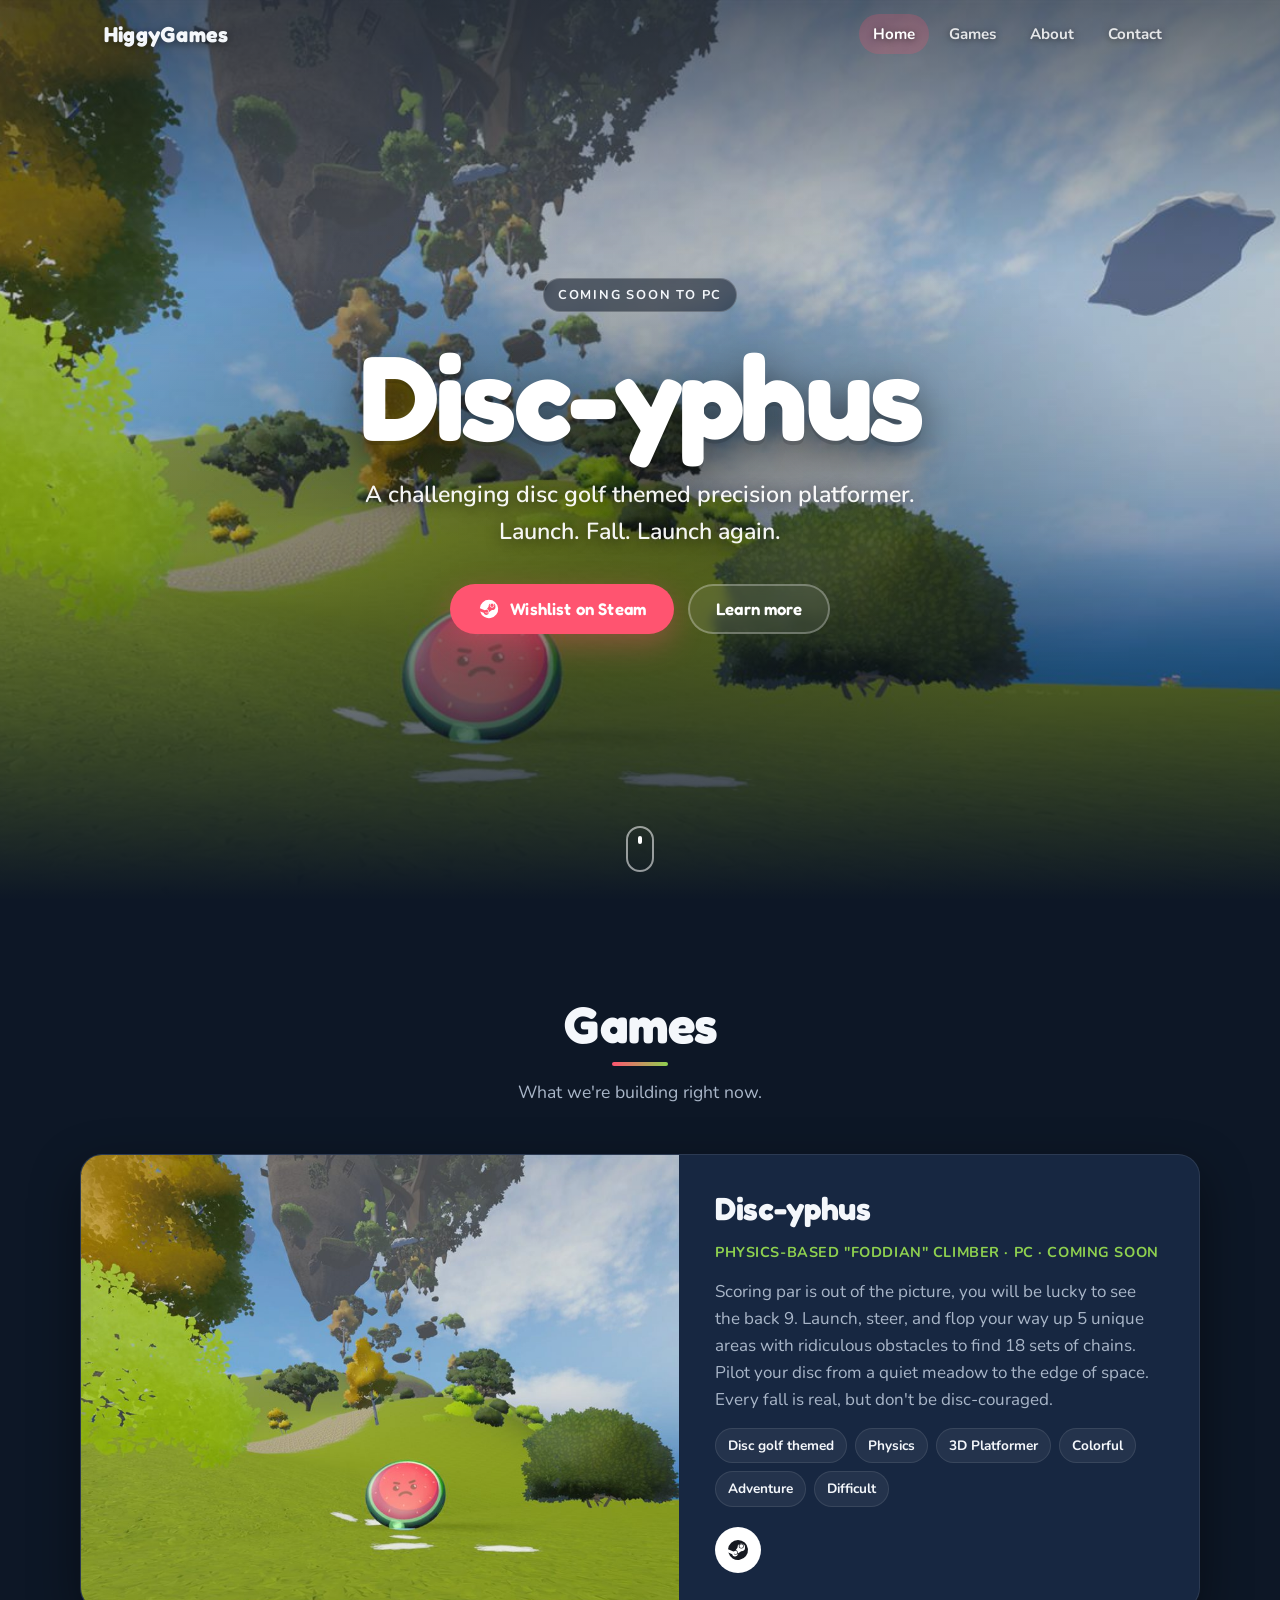
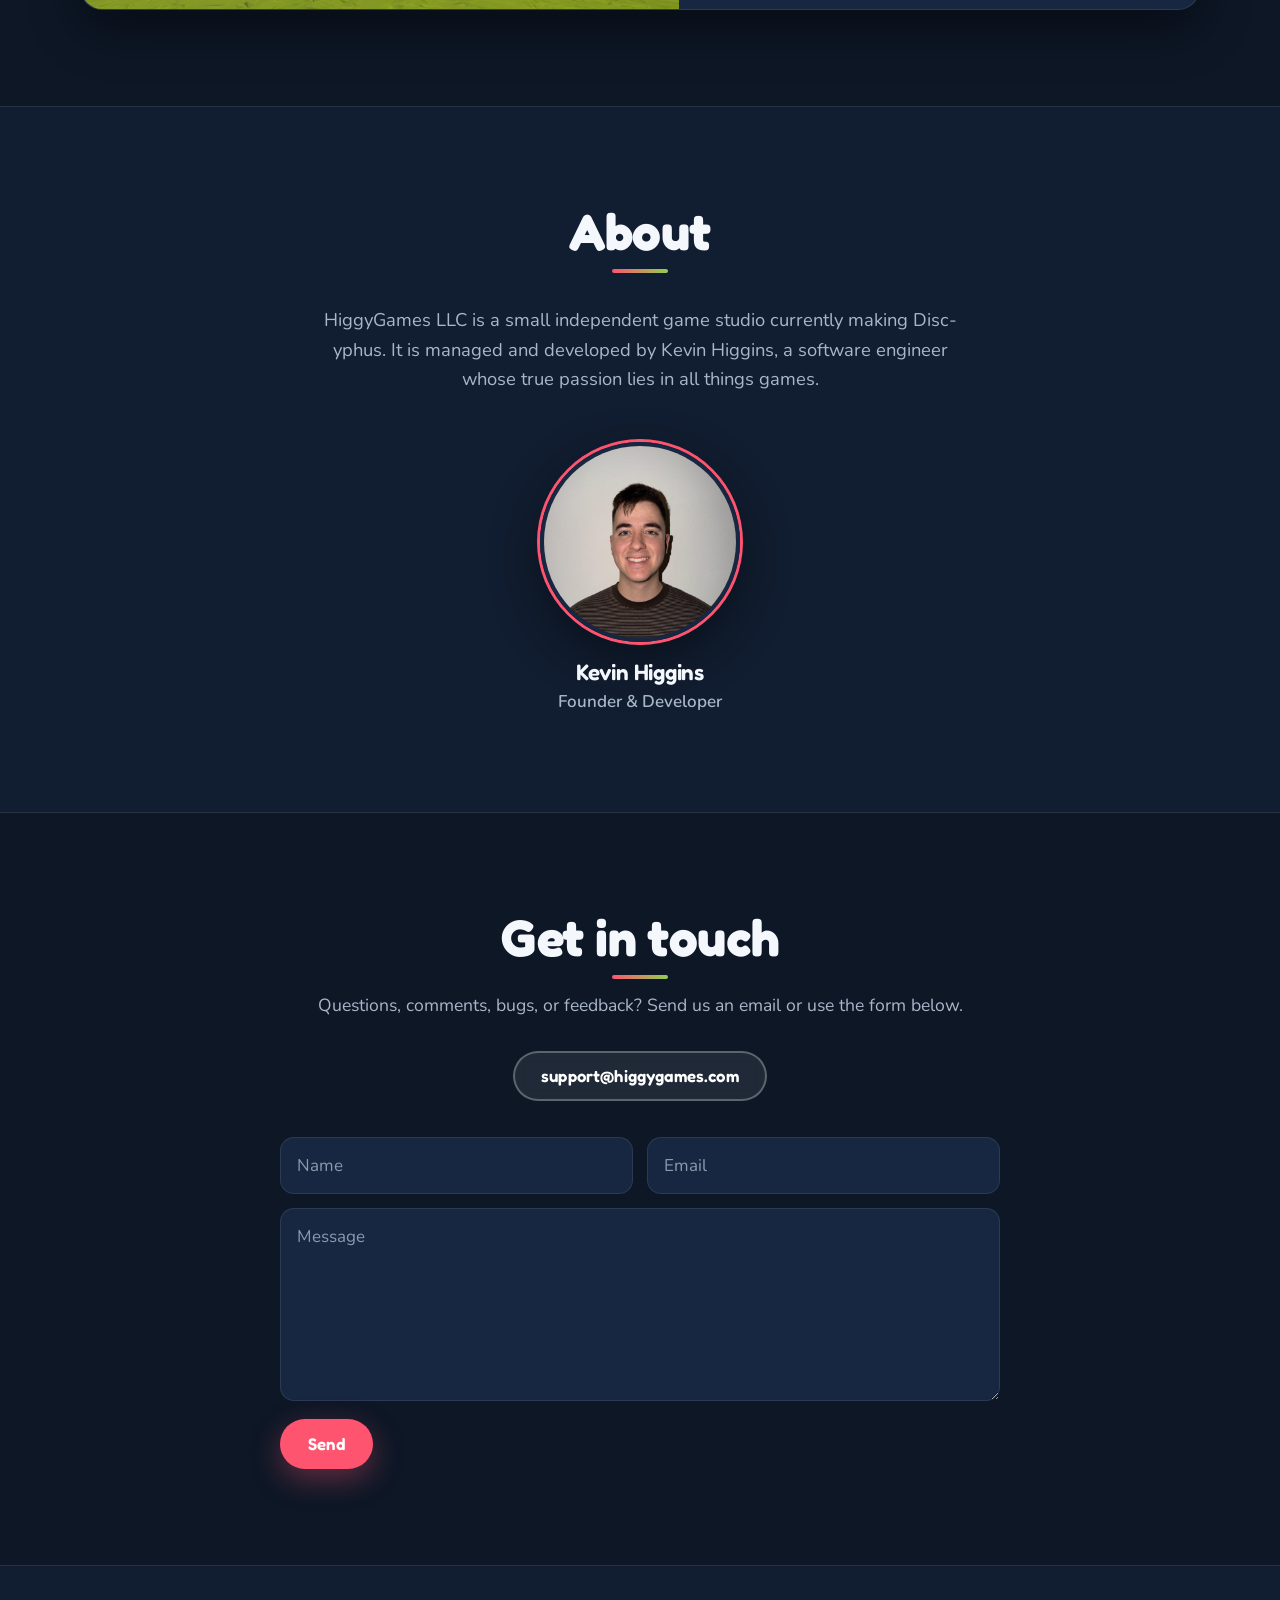
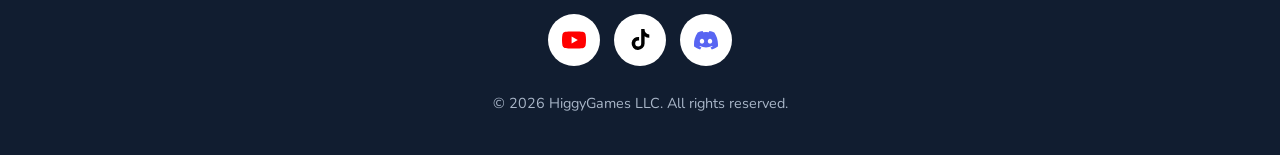
==== index.html @ 3fd6629d "Refine game description; version CSS/JS links to avoid stale caches" ====
<!DOCTYPE html>
<html lang="en">
<head>
	<meta charset="utf-8">
	<meta name="viewport" content="width=device-width, initial-scale=1">
	<meta name="color-scheme" content="dark">
	<title>HiggyGames</title>
	<meta name="description" content="HiggyGames LLC is an independent game studio. They are currently working on Disc-yphus, a challenging 3D platformer where the player is a disc.">

	<!-- Social share cards (Discord, X, Slack link previews). -->
	<meta property="og:site_name" content="HiggyGames">
	<meta property="og:title" content="HiggyGames">
	<meta property="og:description" content="Disc-yphus: a challenging disc golf themed precision platformer. Coming soon to PC.">
	<meta property="og:type" content="website">
	<meta property="og:url" content="https://higgygames.com/">
	<meta property="og:image" content="https://higgygames.com/assets/images/share.jpg">
	<meta property="og:image:width" content="1200">
	<meta property="og:image:height" content="630">
	<meta name="twitter:card" content="summary_large_image">

	<link rel="icon" type="image/png" href="assets/images/favicon.png">
	<link rel="apple-touch-icon" href="assets/images/apple-touch-icon.png">

	<link rel="preconnect" href="https://fonts.googleapis.com">
	<link rel="preconnect" href="https://fonts.gstatic.com" crossorigin>
	<link href="https://fonts.googleapis.com/css2?family=Fredoka:wght@500;600;700&family=Nunito:ital,wght@0,400;0,600;0,700;1,400&display=swap" rel="stylesheet">
	<link rel="stylesheet" href="css/style.css?v=2">
</head>
<body>

	<!-- ============================================================
	     EDIT ME: links used across the page.
	     Social links left as "#" are hidden automatically by js/main.js,
	     so fill in the ones you have and leave the rest.
	     ============================================================ -->

	<a class="skip-link" href="#home">Skip to content</a>

	<header class="topbar" id="topbar">
		<div class="topbar__inner">
			<a class="wordmark" href="#home" aria-label="HiggyGames home">
				<span>HiggyGames</span>
			</a>

			<button class="nav-toggle" id="navToggle" aria-expanded="false" aria-controls="siteNav" aria-label="Open menu">
				<span></span><span></span><span></span>
			</button>

			<nav class="nav" id="siteNav" aria-label="Primary">
				<a href="#home">Home</a>
				<a href="#games">Games</a>
				<a href="#about">About</a>
				<a href="#contact">Contact</a>
			</nav>
		</div>
	</header>

	<main>

		<!-- ================= HOME / HERO ================= -->
		<section class="hero" id="home">
			<div class="hero__media" aria-hidden="true">
				<!--
					When trailer ready, drop it in assets/videos/ and uncomment this block.
					The poster image keeps the screenshot visible until the video loads.

				<video class="hero__video" autoplay muted loop playsinline poster="assets/images/hero.jpg">
					<source src="assets/videos/hero.mp4" type="video/mp4">
				</video>
				-->
			</div>

			<div class="hero__content reveal">
				<p class="hero__eyebrow">Coming soon to PC</p>
				<h1 class="hero__title">Disc-yphus</h1>
				<p class="hero__tagline">A challenging disc golf themed precision platformer.<br>Launch. Fall. Launch again.</p>
				<div class="hero__actions">
					<!-- EDIT ME: replace "#" with your Steam store page URL -->
					<a class="btn btn--primary" href="#" data-external>
						<svg viewBox="0 0 24 24" aria-hidden="true"><path d="M12 2a10 10 0 0 0-9.97 9.2l5.36 2.22a2.83 2.83 0 0 1 1.6-.5h.16l2.38-3.45v-.05a3.77 3.77 0 1 1 3.77 3.77h-.09l-3.4 2.43v.13a2.83 2.83 0 0 1-5.62.44L2.36 14.6A10 10 0 1 0 12 2Zm-3 13.9-1.23-.51a2.13 2.13 0 1 0 1.17-2.8l1.27.52a1.56 1.56 0 1 1-1.2 2.88Zm6.3-5.36a2.51 2.51 0 1 1 2.51-2.51 2.51 2.51 0 0 1-2.51 2.51Zm0-4.4a1.89 1.89 0 1 0 1.89 1.89 1.89 1.89 0 0 0-1.89-1.89Z"/></svg>
						Wishlist on Steam
					</a>
					<a class="btn btn--ghost" href="#games">Learn more</a>
				</div>
			</div>

			<a class="hero__scroll" href="#games" aria-label="Scroll to games">
				<span></span>
			</a>
		</section>

		<!-- ================= GAMES ================= -->
		<section class="section" id="games">
			<div class="section__inner">
				<header class="section__head reveal">
					<h2>Games</h2>
					<p>What we're building right now.</p>
				</header>

				<div class="games">
					<article class="game reveal">
						<a class="game__media" href="#" data-external aria-label="Disc-yphus on Steam">
							<img src="assets/images/disc-yphus.jpg" alt="The Disc-yphus watermelon disc resting on a sunny meadow beneath a floating island." width="1280" height="720" loading="lazy">
						</a>
						<div class="game__body">
							<h3 class="game__title">Disc-yphus</h3>
							<p class="game__meta">Physics-based &quot;Foddian&quot; climber &middot; PC &middot; Coming soon</p>
							<p class="game__desc">
								Scoring par is out of the picture, you will be lucky to see the back 9. Launch, steer, and flop your way up 5
								unique areas with ridiculous obstacles to find 18 sets of chains. Pilot your disc from a quiet meadow to the
								edge of space. Every fall is real, but don't be disc-couraged.
							</p>
							<ul class="game__pills" aria-label="Highlights">
								<li>Disc golf themed</li>
								<li>Physics</li>
								<li>3D Platformer</li>
								<li>Colorful</li>
								<li>Adventure</li>
								<li>Difficult</li>
							</ul>
							<div class="game__links">
								<!-- EDIT ME: Steam store page URL -->
								<a class="icon-btn" href="#" data-external data-brand="steam" aria-label="Disc-yphus on Steam" title="Steam">
									<svg viewBox="0 0 24 24" aria-hidden="true"><path d="M12 2a10 10 0 0 0-9.97 9.2l5.36 2.22a2.83 2.83 0 0 1 1.6-.5h.16l2.38-3.45v-.05a3.77 3.77 0 1 1 3.77 3.77h-.09l-3.4 2.43v.13a2.83 2.83 0 0 1-5.62.44L2.36 14.6A10 10 0 1 0 12 2Zm-3 13.9-1.23-.51a2.13 2.13 0 1 0 1.17-2.8l1.27.52a1.56 1.56 0 1 1-1.2 2.88Zm6.3-5.36a2.51 2.51 0 1 1 2.51-2.51 2.51 2.51 0 0 1-2.51 2.51Zm0-4.4a1.89 1.89 0 1 0 1.89 1.89 1.89 1.89 0 0 0-1.89-1.89Z"/></svg>
								</a>
							</div>
						</div>
					</article>
				</div>
			</div>
		</section>

		<!-- ================= ABOUT ================= -->
		<section class="section section--alt" id="about">
			<div class="section__inner">
				<header class="section__head reveal">
					<h2>About</h2>
				</header>

				<p class="about__blurb reveal">
					HiggyGames LLC is a small independent game studio currently making Disc-yphus.
					It is managed and developed by Kevin Higgins, a software engineer whose true
					passion lies in all things games.
				</p>

				<div class="team">
					<div class="member reveal">
						<img class="member__photo" src="assets/images/kevin_profile_pic.jpg" alt="Kevin Higgins" width="600" height="600" loading="lazy">
						<h3 class="member__name">Kevin Higgins</h3>
						<p class="member__role">Founder &amp; Developer</p>
					</div>
				</div>
			</div>
		</section>

		<!-- ================= CONTACT ================= -->
		<section class="section" id="contact">
			<div class="section__inner section__inner--narrow">
				<header class="section__head reveal">
					<h2>Get in touch</h2>
					<p>Questions, comments, bugs, or feedback? Send us an email or use the form below.</p>
				</header>

				<p class="contact__email reveal">
					<a class="btn btn--ghost" href="mailto:support@higgygames.com">support@higgygames.com</a>
				</p>
				<form class="form reveal" id="contactForm" action="https://formspree.io/f/xgaerrbk" method="POST">
					<div class="form__row">
						<label class="sr-only" for="name">Name</label>
						<input id="name" name="name" type="text" placeholder="Name" maxlength="120" required autocomplete="name">
						<label class="sr-only" for="email">Email</label>
						<input id="email" name="email" type="email" placeholder="Email" maxlength="120" required autocomplete="email">
					</div>
					<label class="sr-only" for="message">Message</label>
					<textarea id="message" name="message" placeholder="Message" rows="6" maxlength="4000" required></textarea>
					<input type="text" name="_gotcha" class="sr-only" tabindex="-1" autocomplete="off" aria-hidden="true">
					<div class="form__actions">
						<button class="btn btn--primary" type="submit">Send</button>
						<p class="form__status" id="formStatus" role="status" aria-live="polite"></p>
					</div>
				</form>
			</div>
		</section>

	</main>

	<footer class="footer">
		<div class="footer__inner">
			<ul class="socials" aria-label="Social media">
				<li><a href="#" data-external data-brand="steam" aria-label="Steam" title="Steam">
					<svg viewBox="0 0 24 24" aria-hidden="true"><path d="M12 2a10 10 0 0 0-9.97 9.2l5.36 2.22a2.83 2.83 0 0 1 1.6-.5h.16l2.38-3.45v-.05a3.77 3.77 0 1 1 3.77 3.77h-.09l-3.4 2.43v.13a2.83 2.83 0 0 1-5.62.44L2.36 14.6A10 10 0 1 0 12 2Zm-3 13.9-1.23-.51a2.13 2.13 0 1 0 1.17-2.8l1.27.52a1.56 1.56 0 1 1-1.2 2.88Zm6.3-5.36a2.51 2.51 0 1 1 2.51-2.51 2.51 2.51 0 0 1-2.51 2.51Zm0-4.4a1.89 1.89 0 1 0 1.89 1.89 1.89 1.89 0 0 0-1.89-1.89Z"/></svg>
				</a></li>
				<li><a href="https://www.youtube.com/@HiggyGamesLLC" data-external data-brand="youtube" aria-label="YouTube" title="YouTube">
					<svg viewBox="0 0 24 24" aria-hidden="true"><path d="M23.5 6.2a3 3 0 0 0-2.1-2.1C19.5 3.6 12 3.6 12 3.6s-7.5 0-9.4.5A3 3 0 0 0 .5 6.2 31 31 0 0 0 0 12a31 31 0 0 0 .5 5.8 3 3 0 0 0 2.1 2.1c1.9.5 9.4.5 9.4.5s7.5 0 9.4-.5a3 3 0 0 0 2.1-2.1A31 31 0 0 0 24 12a31 31 0 0 0-.5-5.8ZM9.6 15.6V8.4l6.2 3.6-6.2 3.6Z"/></svg>
				</a></li>
				<li><a href="https://www.tiktok.com/@higgygames" data-external data-brand="tiktok" aria-label="TikTok" title="TikTok">
					<svg viewBox="0 0 24 24" aria-hidden="true"><path d="M16.6 1h-3.4v14.4a3 3 0 1 1-3-3c.3 0 .6 0 .9.1V9a6.5 6.5 0 1 0 5.5 6.4V8.3a8 8 0 0 0 4.7 1.5V6.4a4.7 4.7 0 0 1-4.7-4.7V1Z"/></svg>
				</a></li>
				<li><a href="#" data-external data-brand="instagram" aria-label="Instagram" title="Instagram">
					<svg viewBox="0 0 24 24" aria-hidden="true"><defs><linearGradient id="ig-gradient" x1="0" y1="1" x2="1" y2="0"><stop offset="0" stop-color="#f9ce34"/><stop offset="0.5" stop-color="#ee2a7b"/><stop offset="1" stop-color="#6228d7"/></linearGradient></defs><path fill="url(#ig-gradient)" d="M12 2.2c3.2 0 3.6 0 4.8.1 3.3.1 4.8 1.7 4.9 4.9.1 1.3.1 1.6.1 4.8s0 3.6-.1 4.8c-.1 3.2-1.7 4.8-4.9 4.9-1.3.1-1.6.1-4.8.1s-3.6 0-4.8-.1c-3.3-.1-4.8-1.7-4.9-4.9C2.2 15.6 2.2 15.2 2.2 12s0-3.6.1-4.8C2.4 3.9 4 2.4 7.2 2.3c1.3-.1 1.6-.1 4.8-.1ZM12 0C8.7 0 8.3 0 7.1.1 2.7.3.3 2.7.1 7.1 0 8.3 0 8.7 0 12s0 3.7.1 4.9c.2 4.4 2.6 6.8 7 7 1.2.1 1.6.1 4.9.1s3.7 0 4.9-.1c4.4-.2 6.8-2.6 7-7 .1-1.2.1-1.6.1-4.9s0-3.7-.1-4.9c-.2-4.4-2.6-6.8-7-7C15.7 0 15.3 0 12 0Zm0 5.8a6.2 6.2 0 1 0 0 12.4 6.2 6.2 0 0 0 0-12.4ZM12 16a4 4 0 1 1 0-8 4 4 0 0 1 0 8Zm6.4-11.8a1.4 1.4 0 1 0 0 2.9 1.4 1.4 0 0 0 0-2.9Z"/></svg>
				</a></li>
				<li><a href="#" data-external data-brand="x" aria-label="X" title="X">
					<svg viewBox="0 0 24 24" aria-hidden="true"><path d="M18.2 2h3.4l-7.4 8.5L23 22h-6.8l-5.3-7-6.1 7H1.4l7.9-9.1L1 2h7l4.8 6.4L18.2 2Zm-1.2 18h1.9L7.1 3.9H5.1L17 20Z"/></svg>
				</a></li>
				<li><a href="#" data-external data-brand="bluesky" aria-label="Bluesky" title="Bluesky">
					<svg viewBox="0 0 24 24" aria-hidden="true"><path d="M5.2 3.1C8 5.2 11 9.4 12 11.7c1-2.3 4-6.5 6.8-8.6 2-1.5 5.2-2.7 5.2 1 0 .8-.4 6.3-.7 7.2-.9 3.1-4.1 3.9-7 3.4 5 .9 6.3 3.7 3.5 6.6-5.2 5.5-7.5-1.4-7.8-3.2-.3 1.8-2.6 8.7-7.8 3.2-2.8-2.9-1.5-5.7 3.5-6.6-2.9.5-6.1-.3-7-3.4C.4 10.4 0 4.9 0 4.1c0-3.7 3.2-2.5 5.2-1Z"/></svg>
				</a></li>
				<li><a href="https://discord.gg/F5QmDP3Kx4" data-external data-brand="discord" aria-label="Discord" title="Discord">
					<svg viewBox="0 0 24 24" aria-hidden="true"><path d="M20.3 4.4A19.8 19.8 0 0 0 15.4 3l-.6 1.2a18.3 18.3 0 0 0-5.5 0L8.6 3a19.7 19.7 0 0 0-4.9 1.5C.5 9.2-.3 13.8.1 18.4a20 20 0 0 0 6 3l1.3-2a12.9 12.9 0 0 1-2-1l.5-.4a14.2 14.2 0 0 0 12.2 0l.5.4c-.7.4-1.4.7-2.1 1l1.3 2a19.9 19.9 0 0 0 6.1-3c.5-5.3-.9-9.9-3.6-14ZM8 15.6c-1.2 0-2.2-1.1-2.2-2.4S6.8 10.8 8 10.8s2.2 1.1 2.2 2.4-1 2.4-2.2 2.4Zm8 0c-1.2 0-2.2-1.1-2.2-2.4s1-2.4 2.2-2.4 2.2 1.1 2.2 2.4-1 2.4-2.2 2.4Z"/></svg>
				</a></li>
			</ul>
			<p class="footer__copy">&copy; <span id="year">2026</span> HiggyGames LLC. All rights reserved.</p>
		</div>
	</footer>

	<script src="js/main.js?v=2"></script>
</body>
</html>
---- css/style.css ----
/* ==========================================================================
   HiggyGames — site styles
   Palette pulled from the Disc-yphus screenshots: twilight-blue backdrop,
   watermelon-red accent, meadow-green secondary.
   ========================================================================== */

:root {
	--bg: #0d1726;
	--bg-alt: #111d30;
	--surface: #172741;
	--line: rgba(255, 255, 255, 0.09);
	--text: #f4f7fb;
	--muted: #a9b6c8;
	--accent: #ff5470;
	--accent-strong: #ff2f52;
	--accent-2: #8fd14f;
	--sky: #5fc4ff;

	--font-display: "Fredoka", "Nunito", system-ui, sans-serif;
	--font-body: "Nunito", system-ui, -apple-system, "Segoe UI", sans-serif;

	--radius: 14px;
	--radius-lg: 22px;
	--shadow: 0 18px 50px rgba(0, 0, 0, 0.45);
	--topbar-h: 68px;
	--max: 1120px;
	--ease: cubic-bezier(0.22, 1, 0.36, 1);
}

/* ---------- Reset-ish ---------- */
*, *::before, *::after { box-sizing: border-box; }
html { scroll-behavior: smooth; -webkit-text-size-adjust: 100%; }
body {
	margin: 0;
	background: var(--bg);
	color: var(--text);
	font-family: var(--font-body);
	font-size: 17px;
	line-height: 1.6;
	overflow-x: hidden;
}
img, svg, video { display: block; max-width: 100%; }
a { color: inherit; }
h1, h2, h3 { font-family: var(--font-display); line-height: 1.1; margin: 0; letter-spacing: -0.01em; }
p { margin: 0; }
ul { margin: 0; padding: 0; list-style: none; }
button, input, textarea { font: inherit; color: inherit; }

.sr-only {
	position: absolute; width: 1px; height: 1px; padding: 0; margin: -1px;
	overflow: hidden; clip: rect(0 0 0 0); white-space: nowrap; border: 0;
}
.skip-link {
	position: absolute; top: -100px; left: 16px; z-index: 200;
	padding: 10px 14px; background: var(--accent); color: #fff; border-radius: 8px;
	text-decoration: none; font-weight: 700;
}
.skip-link:focus { top: 12px; }

/* ---------- Top bar ---------- */
.topbar {
	position: fixed; inset: 0 0 auto 0; z-index: 100;
	height: var(--topbar-h);
	transition: background 0.35s var(--ease), box-shadow 0.35s var(--ease), backdrop-filter 0.35s;
}
.topbar.is-solid {
	background: rgba(13, 23, 38, 0.82);
	backdrop-filter: blur(12px);
	-webkit-backdrop-filter: blur(12px);
	box-shadow: 0 1px 0 var(--line);
}
.topbar__inner {
	max-width: var(--max); height: 100%; margin: 0 auto; padding: 0 24px;
	display: flex; align-items: center; justify-content: space-between; gap: 16px;
}
.wordmark {
	display: inline-flex; align-items: center; gap: 10px;
	font-family: var(--font-display); font-weight: 700; font-size: 1.35rem;
	text-decoration: none; letter-spacing: 0.01em;
	text-shadow: 0 2px 10px rgba(0, 0, 0, 0.5);
}

.nav { display: flex; gap: 6px; }
.nav a {
	padding: 8px 14px; border-radius: 999px;
	text-decoration: none; font-weight: 700; font-size: 0.95rem;
	color: rgba(255, 255, 255, 0.85);
	text-shadow: 0 1px 6px rgba(0, 0, 0, 0.5);
	transition: background 0.2s, color 0.2s;
}
.nav a:hover { background: rgba(255, 255, 255, 0.1); color: #fff; }
.nav a.is-active { color: #fff; background: rgba(255, 84, 112, 0.22); }

.nav-toggle {
	display: none; flex-direction: column; justify-content: center; gap: 5px;
	width: 44px; height: 44px; padding: 0; border: 0; border-radius: 10px;
	background: rgba(255, 255, 255, 0.08); cursor: pointer;
}
.nav-toggle span {
	display: block; width: 22px; height: 2px; margin: 0 auto; background: #fff; border-radius: 2px;
	transition: transform 0.25s var(--ease), opacity 0.2s;
}
.nav-toggle[aria-expanded="true"] span:nth-child(1) { transform: translateY(7px) rotate(45deg); }
.nav-toggle[aria-expanded="true"] span:nth-child(2) { opacity: 0; }
.nav-toggle[aria-expanded="true"] span:nth-child(3) { transform: translateY(-7px) rotate(-45deg); }

/* ---------- Buttons ---------- */
.btn {
	display: inline-flex; align-items: center; justify-content: center; gap: 10px;
	min-height: 50px; padding: 0 26px; border-radius: 999px;
	font-family: var(--font-display); font-weight: 600; font-size: 1.05rem; letter-spacing: 0.01em;
	text-decoration: none; cursor: pointer; border: 2px solid transparent;
	transition: transform 0.2s var(--ease), background 0.2s, border-color 0.2s, box-shadow 0.2s;
}
.btn svg { width: 22px; height: 22px; fill: currentColor; }
.btn:hover { transform: translateY(-2px); }
.btn:active { transform: translateY(0); }
.btn--primary {
	background: var(--accent); color: #fff;
	box-shadow: 0 10px 30px rgba(255, 84, 112, 0.35);
}
.btn--primary:hover { background: var(--accent-strong); box-shadow: 0 14px 34px rgba(255, 84, 112, 0.45); }
.btn--ghost {
	background: rgba(255, 255, 255, 0.08); color: #fff;
	border-color: rgba(255, 255, 255, 0.28);
	backdrop-filter: blur(6px); -webkit-backdrop-filter: blur(6px);
}
.btn--ghost:hover { background: rgba(255, 255, 255, 0.16); border-color: rgba(255, 255, 255, 0.5); }

.icon-btn {
	display: inline-flex; align-items: center; justify-content: center;
	width: 46px; height: 46px; border-radius: 50%;
	background: #fff; color: var(--bg);
	transition: transform 0.2s var(--ease);
}
.icon-btn svg { width: 24px; height: 24px; fill: currentColor; }
.icon-btn:hover { transform: scale(1.08); }

/* ---------- Hero ---------- */
.hero {
	position: relative; isolation: isolate;
	min-height: 100vh; min-height: 100svh;
	display: grid; place-items: center;
	padding: calc(var(--topbar-h) + 40px) 24px 96px;
	text-align: center; overflow: hidden;
}
.hero__media {
	position: absolute; inset: 0; z-index: -2;
	background: var(--bg) url("../assets/images/hero.jpg") center 45% / cover no-repeat;
	animation: hero-drift 28s ease-in-out infinite alternate;
	transform-origin: 45% 60%;
}
.hero__video { position: absolute; inset: 0; width: 100%; height: 100%; object-fit: cover; }
.hero::after {
	/* Legibility overlay: darkens the top for the nav, fades into the page colour at the bottom. */
	content: ""; position: absolute; inset: 0; z-index: -1; pointer-events: none;
	background:
		linear-gradient(to bottom, rgba(13, 23, 38, 0.55) 0%, rgba(13, 23, 38, 0.05) 30%, rgba(13, 23, 38, 0.15) 60%, var(--bg) 100%),
		radial-gradient(60% 50% at 50% 55%, rgba(0, 0, 0, 0.35), transparent 70%);
}
@keyframes hero-drift {
	from { transform: scale(1); }
	to   { transform: scale(1.08); }
}

.hero__content { max-width: 820px; }
.hero__eyebrow {
	display: inline-block; margin-bottom: 18px; padding: 6px 14px; border-radius: 999px;
	background: rgba(13, 23, 38, 0.55); border: 1px solid rgba(255, 255, 255, 0.2);
	font-weight: 700; font-size: 0.8rem; letter-spacing: 0.14em; text-transform: uppercase;
	backdrop-filter: blur(6px); -webkit-backdrop-filter: blur(6px);
}
.hero__title {
	font-size: clamp(3.4rem, 11vw, 7.5rem); font-weight: 700; letter-spacing: -0.03em;
	color: #fff; text-shadow: 0 4px 0 rgba(0, 0, 0, 0.12), 0 12px 40px rgba(0, 0, 0, 0.55);
}
.hero__tagline {
	margin-top: 14px; font-size: clamp(1.1rem, 2.4vw, 1.45rem); font-weight: 600;
	color: rgba(255, 255, 255, 0.95); text-shadow: 0 2px 14px rgba(0, 0, 0, 0.6);
}
.hero__actions { display: flex; flex-wrap: wrap; justify-content: center; gap: 14px; margin-top: 34px; }

.hero__scroll {
	position: absolute; bottom: 28px; left: 50%; transform: translateX(-50%);
	width: 28px; height: 46px; border: 2px solid rgba(255, 255, 255, 0.55); border-radius: 999px;
	display: grid; justify-content: center; align-content: start; padding-top: 8px;
}
.hero__scroll span {
	width: 4px; height: 8px; border-radius: 2px; background: #fff;
	animation: scroll-hint 1.8s ease-in-out infinite;
}
@keyframes scroll-hint {
	0%   { transform: translateY(0); opacity: 1; }
	70%  { transform: translateY(16px); opacity: 0; }
	100% { transform: translateY(0); opacity: 0; }
}

/* ---------- Sections ---------- */
.section { padding: 96px 24px; scroll-margin-top: var(--topbar-h); }
.section--alt { background: var(--bg-alt); border-top: 1px solid var(--line); border-bottom: 1px solid var(--line); }
.section__inner { max-width: var(--max); margin: 0 auto; }
.section__inner--narrow { max-width: 720px; }
.section__head { text-align: center; margin-bottom: 48px; }
.section__head h2 {
	font-size: clamp(2.2rem, 5vw, 3.2rem); font-weight: 700;
	position: relative; display: inline-block; padding-bottom: 14px;
}
.section__head h2::after {
	content: ""; position: absolute; left: 50%; bottom: 0; width: 56px; height: 4px; border-radius: 2px;
	transform: translateX(-50%);
	background: linear-gradient(90deg, var(--accent), var(--accent-2));
}
.section__head p { margin-top: 12px; color: var(--muted); font-size: 1.1rem; }

/* ---------- Games ---------- */
.games { display: grid; gap: 32px; }
.game {
	display: grid; grid-template-columns: 1.15fr 1fr; gap: 0;
	background: var(--surface); border: 1px solid var(--line); border-radius: var(--radius-lg);
	overflow: hidden; box-shadow: var(--shadow);
}
.game__media { display: block; position: relative; overflow: hidden; background: #000; }
.game__media img {
	width: 100%; height: 100%; object-fit: cover; aspect-ratio: 16 / 9;
	transition: transform 0.6s var(--ease);
}
.game__media:hover img { transform: scale(1.04); }
.game__body { padding: 36px; display: flex; flex-direction: column; gap: 14px; justify-content: center; }
.game__title { font-size: 2rem; font-weight: 700; }
.game__meta { color: var(--accent-2); font-weight: 700; font-size: 0.9rem; letter-spacing: 0.04em; text-transform: uppercase; }
.game__desc { color: var(--muted); }
.game__pills { display: flex; flex-wrap: wrap; gap: 8px; }
.game__pills li {
	padding: 6px 12px; border-radius: 999px; font-size: 0.85rem; font-weight: 700;
	background: rgba(255, 255, 255, 0.06); border: 1px solid var(--line);
}
.game__links { display: flex; gap: 12px; margin-top: 6px; }

/* ---------- About ---------- */
.about__blurb {
	max-width: 640px; margin: -16px auto 48px; text-align: center;
	font-size: 1.15rem; color: var(--muted);
}
.team { display: flex; flex-wrap: wrap; justify-content: center; gap: 40px; }
.member { text-align: center; width: 260px; }
.member__photo {
	width: 200px; height: 200px; margin: 0 auto 18px; border-radius: 50%; object-fit: cover;
	border: 4px solid var(--surface); box-shadow: 0 0 0 3px var(--accent), var(--shadow);
}
.member__name { font-size: 1.4rem; font-weight: 600; }
.member__role { color: var(--muted); margin-top: 4px; font-weight: 600; }

/* ---------- Contact ---------- */
.contact__email { text-align: center; margin: -16px 0 36px; }
.form { display: grid; gap: 14px; }
.form__row { display: grid; grid-template-columns: 1fr 1fr; gap: 14px; }
.form input, .form textarea {
	width: 100%; padding: 14px 16px; border-radius: var(--radius);
	background: var(--surface); border: 1px solid var(--line); color: var(--text);
	transition: border-color 0.2s, box-shadow 0.2s;
}
.form textarea { resize: vertical; min-height: 150px; }
.form input::placeholder, .form textarea::placeholder { color: rgba(169, 182, 200, 0.8); }
.form input:focus, .form textarea:focus {
	outline: none; border-color: var(--accent);
	box-shadow: 0 0 0 4px rgba(255, 84, 112, 0.2);
}
.form__actions { display: flex; align-items: center; flex-wrap: wrap; gap: 16px; margin-top: 4px; }
.form__status { color: var(--muted); font-weight: 600; min-height: 1.5em; }
.form__status.is-ok { color: var(--accent-2); }
.form__status.is-error { color: var(--accent); }

/* ---------- Footer ---------- */
.footer { border-top: 1px solid var(--line); padding: 48px 24px 40px; background: var(--bg-alt); }
.footer__inner { max-width: var(--max); margin: 0 auto; text-align: center; }
.socials { display: flex; flex-wrap: wrap; justify-content: center; gap: 14px; }
.socials a {
	display: inline-flex; align-items: center; justify-content: center;
	width: 52px; height: 52px; border-radius: 50%;
	background: #fff; color: var(--bg);
	transition: transform 0.2s var(--ease);
}
.socials a svg { width: 24px; height: 24px; fill: currentColor; }
.socials a:hover { transform: translateY(-3px) scale(1.06); }

/* Official brand colours (glyph on a white disc). Applies to the footer and the game-card Steam button. */
.socials a[data-brand="steam"],   .icon-btn[data-brand="steam"]   { color: #171a21; }
.socials a[data-brand="youtube"], .icon-btn[data-brand="youtube"] { color: #ff0000; }
.socials a[data-brand="tiktok"],  .icon-btn[data-brand="tiktok"]  { color: #000000; }
.socials a[data-brand="x"],       .icon-btn[data-brand="x"]       { color: #000000; }
.socials a[data-brand="bluesky"], .icon-btn[data-brand="bluesky"] { color: #1185fe; }
.socials a[data-brand="discord"], .icon-btn[data-brand="discord"] { color: #5865f2; }
.socials li[hidden] { display: none; }
.footer__copy { margin-top: 26px; color: var(--muted); font-size: 0.9rem; }

/* ---------- Reveal on scroll ---------- */
.reveal { opacity: 0; transform: translateY(22px); transition: opacity 0.8s var(--ease), transform 0.8s var(--ease); }
.reveal.is-visible { opacity: 1; transform: none; }

/* ---------- Focus ---------- */
:focus-visible { outline: 3px solid var(--sky); outline-offset: 3px; }

/* ---------- Responsive ---------- */
@media (max-width: 900px) {
	.game { grid-template-columns: 1fr; }
	.game__body { padding: 28px; }
}

@media (max-width: 720px) {
	body { font-size: 16px; }
	.hero__media { background-image: url("../assets/images/hero-mobile.jpg"); background-position: center; }
	.section { padding: 72px 20px; }
	.form__row { grid-template-columns: 1fr; }

	.nav-toggle { display: flex; }
	.nav {
		position: fixed; top: var(--topbar-h); right: 16px; left: 16px;
		flex-direction: column; gap: 4px; padding: 10px;
		background: rgba(13, 23, 38, 0.96); border: 1px solid var(--line); border-radius: var(--radius);
		box-shadow: var(--shadow);
		transform: translateY(-8px); opacity: 0; visibility: hidden;
		transition: transform 0.25s var(--ease), opacity 0.25s, visibility 0.25s;
	}
	.nav.is-open { transform: none; opacity: 1; visibility: visible; }
	.nav a { padding: 14px 16px; text-align: center; font-size: 1.05rem; }
}

@media (prefers-reduced-motion: reduce) {
	html { scroll-behavior: auto; }
	.hero__media, .hero__scroll span { animation: none; }
	.reveal { opacity: 1; transform: none; transition: none; }
	.btn, .icon-btn, .socials a, .game__media img { transition: none; }
}
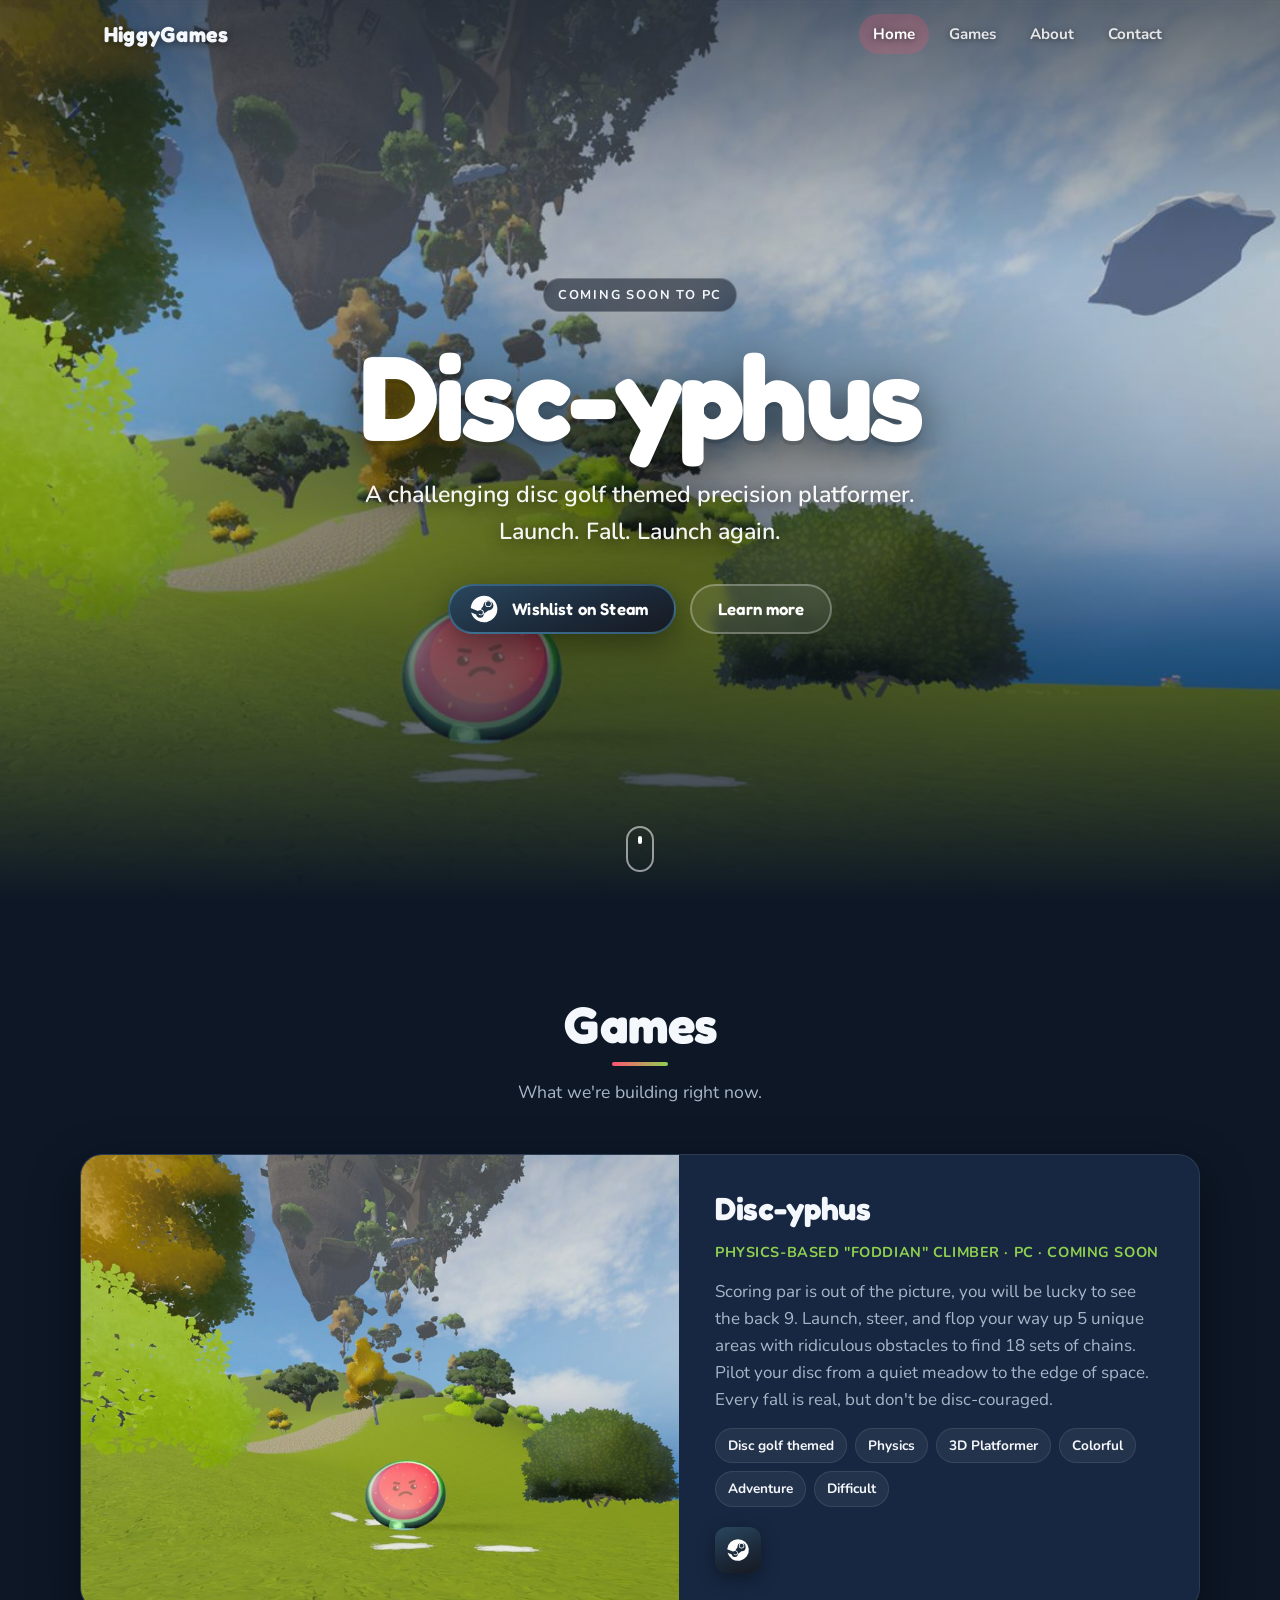
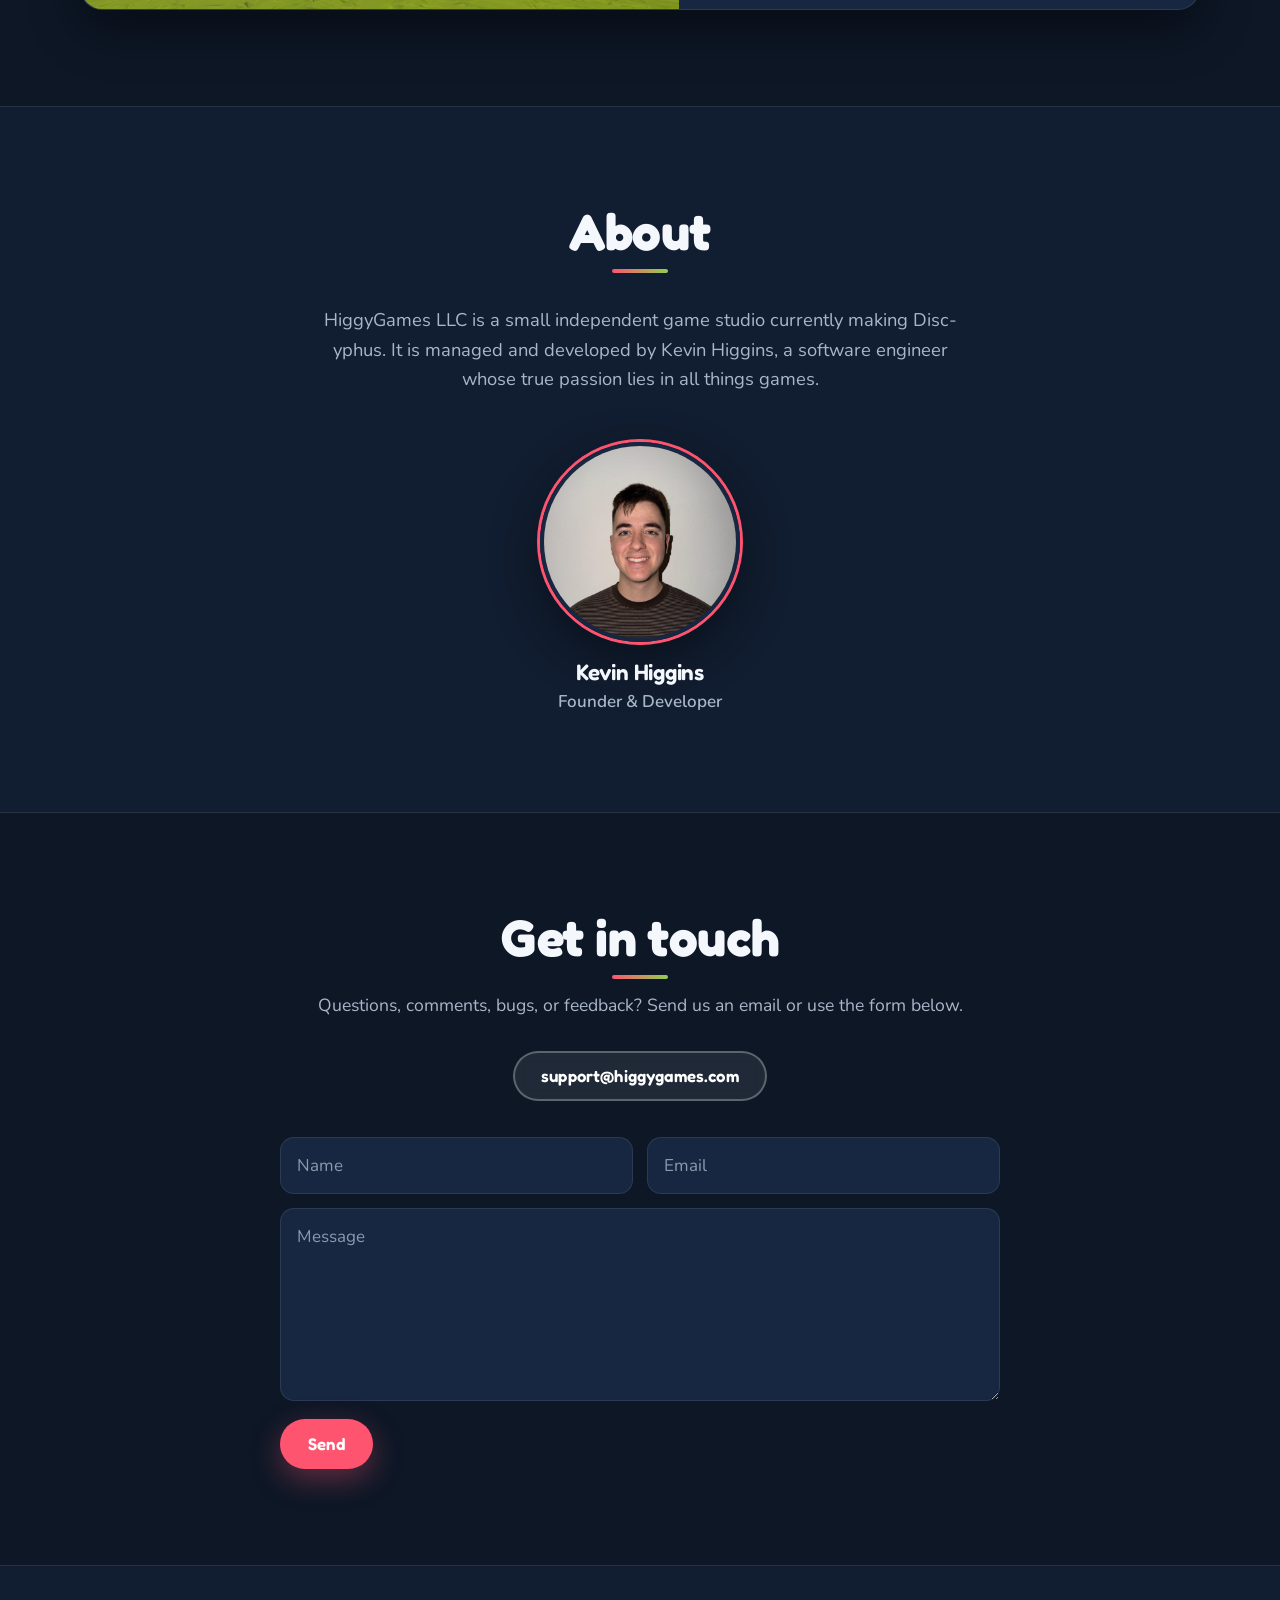
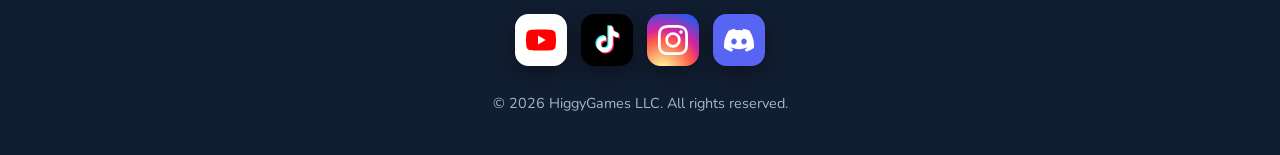
==== commit 80e213a2: "Add Instagram link; restyle social icons as brand-coloured tiles; Steam-colour the wishlist button" ====
--- a/index.html
+++ b/index.html
@@ -24,7 +24,7 @@
 	<link rel="preconnect" href="https://fonts.googleapis.com">
 	<link rel="preconnect" href="https://fonts.gstatic.com" crossorigin>
 	<link href="https://fonts.googleapis.com/css2?family=Fredoka:wght@500;600;700&family=Nunito:ital,wght@0,400;0,600;0,700;1,400&display=swap" rel="stylesheet">
-	<link rel="stylesheet" href="css/style.css?v=2">
+	<link rel="stylesheet" href="css/style.css?v=5">
 </head>
 <body>
 
@@ -76,7 +76,7 @@
 				<p class="hero__tagline">A challenging disc golf themed precision platformer.<br>Launch. Fall. Launch again.</p>
 				<div class="hero__actions">
 					<!-- EDIT ME: replace "#" with your Steam store page URL -->
-					<a class="btn btn--primary" href="#" data-external>
+					<a class="btn btn--steam" href="#" data-external>
 						<svg viewBox="0 0 24 24" aria-hidden="true"><path d="M12 2a10 10 0 0 0-9.97 9.2l5.36 2.22a2.83 2.83 0 0 1 1.6-.5h.16l2.38-3.45v-.05a3.77 3.77 0 1 1 3.77 3.77h-.09l-3.4 2.43v.13a2.83 2.83 0 0 1-5.62.44L2.36 14.6A10 10 0 1 0 12 2Zm-3 13.9-1.23-.51a2.13 2.13 0 1 0 1.17-2.8l1.27.52a1.56 1.56 0 1 1-1.2 2.88Zm6.3-5.36a2.51 2.51 0 1 1 2.51-2.51 2.51 2.51 0 0 1-2.51 2.51Zm0-4.4a1.89 1.89 0 1 0 1.89 1.89 1.89 1.89 0 0 0-1.89-1.89Z"/></svg>
 						Wishlist on Steam
 					</a>
@@ -194,10 +194,10 @@
 					<svg viewBox="0 0 24 24" aria-hidden="true"><path d="M23.5 6.2a3 3 0 0 0-2.1-2.1C19.5 3.6 12 3.6 12 3.6s-7.5 0-9.4.5A3 3 0 0 0 .5 6.2 31 31 0 0 0 0 12a31 31 0 0 0 .5 5.8 3 3 0 0 0 2.1 2.1c1.9.5 9.4.5 9.4.5s7.5 0 9.4-.5a3 3 0 0 0 2.1-2.1A31 31 0 0 0 24 12a31 31 0 0 0-.5-5.8ZM9.6 15.6V8.4l6.2 3.6-6.2 3.6Z"/></svg>
 				</a></li>
 				<li><a href="https://www.tiktok.com/@higgygames" data-external data-brand="tiktok" aria-label="TikTok" title="TikTok">
-					<svg viewBox="0 0 24 24" aria-hidden="true"><path d="M16.6 1h-3.4v14.4a3 3 0 1 1-3-3c.3 0 .6 0 .9.1V9a6.5 6.5 0 1 0 5.5 6.4V8.3a8 8 0 0 0 4.7 1.5V6.4a4.7 4.7 0 0 1-4.7-4.7V1Z"/></svg>
-				</a></li>
-				<li><a href="#" data-external data-brand="instagram" aria-label="Instagram" title="Instagram">
-					<svg viewBox="0 0 24 24" aria-hidden="true"><defs><linearGradient id="ig-gradient" x1="0" y1="1" x2="1" y2="0"><stop offset="0" stop-color="#f9ce34"/><stop offset="0.5" stop-color="#ee2a7b"/><stop offset="1" stop-color="#6228d7"/></linearGradient></defs><path fill="url(#ig-gradient)" d="M12 2.2c3.2 0 3.6 0 4.8.1 3.3.1 4.8 1.7 4.9 4.9.1 1.3.1 1.6.1 4.8s0 3.6-.1 4.8c-.1 3.2-1.7 4.8-4.9 4.9-1.3.1-1.6.1-4.8.1s-3.6 0-4.8-.1c-3.3-.1-4.8-1.7-4.9-4.9C2.2 15.6 2.2 15.2 2.2 12s0-3.6.1-4.8C2.4 3.9 4 2.4 7.2 2.3c1.3-.1 1.6-.1 4.8-.1ZM12 0C8.7 0 8.3 0 7.1.1 2.7.3.3 2.7.1 7.1 0 8.3 0 8.7 0 12s0 3.7.1 4.9c.2 4.4 2.6 6.8 7 7 1.2.1 1.6.1 4.9.1s3.7 0 4.9-.1c4.4-.2 6.8-2.6 7-7 .1-1.2.1-1.6.1-4.9s0-3.7-.1-4.9c-.2-4.4-2.6-6.8-7-7C15.7 0 15.3 0 12 0Zm0 5.8a6.2 6.2 0 1 0 0 12.4 6.2 6.2 0 0 0 0-12.4ZM12 16a4 4 0 1 1 0-8 4 4 0 0 1 0 8Zm6.4-11.8a1.4 1.4 0 1 0 0 2.9 1.4 1.4 0 0 0 0-2.9Z"/></svg>
+					<svg viewBox="0 0 24 24" aria-hidden="true"><path class="tt-cyan" transform="translate(-0.9 -0.9)" d="M16.6 1h-3.4v14.4a3 3 0 1 1-3-3c.3 0 .6 0 .9.1V9a6.5 6.5 0 1 0 5.5 6.4V8.3a8 8 0 0 0 4.7 1.5V6.4a4.7 4.7 0 0 1-4.7-4.7V1Z"/><path class="tt-red" transform="translate(0.9 0.9)" d="M16.6 1h-3.4v14.4a3 3 0 1 1-3-3c.3 0 .6 0 .9.1V9a6.5 6.5 0 1 0 5.5 6.4V8.3a8 8 0 0 0 4.7 1.5V6.4a4.7 4.7 0 0 1-4.7-4.7V1Z"/><path d="M16.6 1h-3.4v14.4a3 3 0 1 1-3-3c.3 0 .6 0 .9.1V9a6.5 6.5 0 1 0 5.5 6.4V8.3a8 8 0 0 0 4.7 1.5V6.4a4.7 4.7 0 0 1-4.7-4.7V1Z"/></svg>
+				</a></li>
+				<li><a href="https://www.instagram.com/higgygames/" data-external data-brand="instagram" aria-label="Instagram" title="Instagram">
+					<svg viewBox="0 0 24 24" aria-hidden="true"><path d="M12 2.2c3.2 0 3.6 0 4.8.1 3.3.1 4.8 1.7 4.9 4.9.1 1.3.1 1.6.1 4.8s0 3.6-.1 4.8c-.1 3.2-1.7 4.8-4.9 4.9-1.3.1-1.6.1-4.8.1s-3.6 0-4.8-.1c-3.3-.1-4.8-1.7-4.9-4.9C2.2 15.6 2.2 15.2 2.2 12s0-3.6.1-4.8C2.4 3.9 4 2.4 7.2 2.3c1.3-.1 1.6-.1 4.8-.1ZM12 0C8.7 0 8.3 0 7.1.1 2.7.3.3 2.7.1 7.1 0 8.3 0 8.7 0 12s0 3.7.1 4.9c.2 4.4 2.6 6.8 7 7 1.2.1 1.6.1 4.9.1s3.7 0 4.9-.1c4.4-.2 6.8-2.6 7-7 .1-1.2.1-1.6.1-4.9s0-3.7-.1-4.9c-.2-4.4-2.6-6.8-7-7C15.7 0 15.3 0 12 0Zm0 5.8a6.2 6.2 0 1 0 0 12.4 6.2 6.2 0 0 0 0-12.4ZM12 16a4 4 0 1 1 0-8 4 4 0 0 1 0 8Zm6.4-11.8a1.4 1.4 0 1 0 0 2.9 1.4 1.4 0 0 0 0-2.9Z"/></svg>
 				</a></li>
 				<li><a href="#" data-external data-brand="x" aria-label="X" title="X">
 					<svg viewBox="0 0 24 24" aria-hidden="true"><path d="M18.2 2h3.4l-7.4 8.5L23 22h-6.8l-5.3-7-6.1 7H1.4l7.9-9.1L1 2h7l4.8 6.4L18.2 2Zm-1.2 18h1.9L7.1 3.9H5.1L17 20Z"/></svg>
--- a/css/style.css
+++ b/css/style.css
@@ -120,6 +120,19 @@
 	box-shadow: 0 10px 30px rgba(255, 84, 112, 0.35);
 }
 .btn--primary:hover { background: var(--accent-strong); box-shadow: 0 14px 34px rgba(255, 84, 112, 0.45); }
+/* Steam-branded call to action: Steam's navy gradient with its light-blue glow. */
+.btn--steam {
+	padding-left: 18px; gap: 12px;
+	background: linear-gradient(160deg, #2a475e 0%, #1b2838 60%, #171a21 100%); color: #fff;
+	border-color: rgba(102, 192, 244, 0.35);
+	box-shadow: 0 10px 30px rgba(0, 0, 0, 0.4);
+}
+.btn--steam svg { width: 32px; height: 32px; }
+.btn--steam:hover {
+	background: linear-gradient(160deg, #35597a 0%, #22334a 60%, #1b2838 100%);
+	border-color: rgba(102, 192, 244, 0.7);
+	box-shadow: 0 14px 34px rgba(102, 192, 244, 0.25);
+}
 .btn--ghost {
 	background: rgba(255, 255, 255, 0.08); color: #fff;
 	border-color: rgba(255, 255, 255, 0.28);
@@ -129,11 +142,12 @@
 
 .icon-btn {
 	display: inline-flex; align-items: center; justify-content: center;
-	width: 46px; height: 46px; border-radius: 50%;
+	width: 46px; height: 46px; border-radius: 26%;
 	background: #fff; color: var(--bg);
+	box-shadow: 0 6px 18px rgba(0, 0, 0, 0.35);
 	transition: transform 0.2s var(--ease);
 }
-.icon-btn svg { width: 24px; height: 24px; fill: currentColor; }
+.icon-btn svg { width: 26px; height: 26px; fill: currentColor; }
 .icon-btn:hover { transform: scale(1.08); }
 
 /* ---------- Hero ---------- */
@@ -276,20 +290,27 @@
 .socials { display: flex; flex-wrap: wrap; justify-content: center; gap: 14px; }
 .socials a {
 	display: inline-flex; align-items: center; justify-content: center;
-	width: 52px; height: 52px; border-radius: 50%;
+	width: 52px; height: 52px; border-radius: 26%;
 	background: #fff; color: var(--bg);
+	box-shadow: 0 6px 18px rgba(0, 0, 0, 0.35);
 	transition: transform 0.2s var(--ease);
 }
-.socials a svg { width: 24px; height: 24px; fill: currentColor; }
+.socials a svg { width: 30px; height: 30px; fill: currentColor; }
 .socials a:hover { transform: translateY(-3px) scale(1.06); }
 
-/* Official brand colours (glyph on a white disc). Applies to the footer and the game-card Steam button. */
-.socials a[data-brand="steam"],   .icon-btn[data-brand="steam"]   { color: #171a21; }
-.socials a[data-brand="youtube"], .icon-btn[data-brand="youtube"] { color: #ff0000; }
-.socials a[data-brand="tiktok"],  .icon-btn[data-brand="tiktok"]  { color: #000000; }
-.socials a[data-brand="x"],       .icon-btn[data-brand="x"]       { color: #000000; }
-.socials a[data-brand="bluesky"], .icon-btn[data-brand="bluesky"] { color: #1185fe; }
-.socials a[data-brand="discord"], .icon-btn[data-brand="discord"] { color: #5865f2; }
+/* App-icon style: official brand colour as the tile, white glyph on top.
+   Applies to the footer row and the game-card Steam button. */
+.socials a[data-brand], .icon-btn[data-brand] { color: #fff; }
+.socials a[data-brand="steam"],     .icon-btn[data-brand="steam"]     { background: linear-gradient(160deg, #2a475e 0%, #1b2838 60%, #171a21 100%); }
+.socials a[data-brand="youtube"],   .icon-btn[data-brand="youtube"]   { background: #fff; color: #ff0000; } /* red logo (with its own play cut-out) on white */
+.socials a[data-brand="tiktok"],    .icon-btn[data-brand="tiktok"]    { background: #010101; }
+.socials a[data-brand="instagram"], .icon-btn[data-brand="instagram"] { background: radial-gradient(circle at 30% 107%, #fdf497 0%, #fdf497 5%, #fd5949 45%, #d6249f 60%, #285aeb 90%); }
+.socials a[data-brand="x"],         .icon-btn[data-brand="x"]         { background: #000000; }
+.socials a[data-brand="bluesky"],   .icon-btn[data-brand="bluesky"]   { background: #1185fe; }
+.socials a[data-brand="discord"],   .icon-btn[data-brand="discord"]   { background: #5865f2; }
+/* TikTok's glyph carries its own cyan/red offset layers. */
+.socials a[data-brand="tiktok"] .tt-cyan, .icon-btn[data-brand="tiktok"] .tt-cyan { fill: #25f4ee; }
+.socials a[data-brand="tiktok"] .tt-red,  .icon-btn[data-brand="tiktok"] .tt-red  { fill: #fe2c55; }
 .socials li[hidden] { display: none; }
 .footer__copy { margin-top: 26px; color: var(--muted); font-size: 0.9rem; }
 
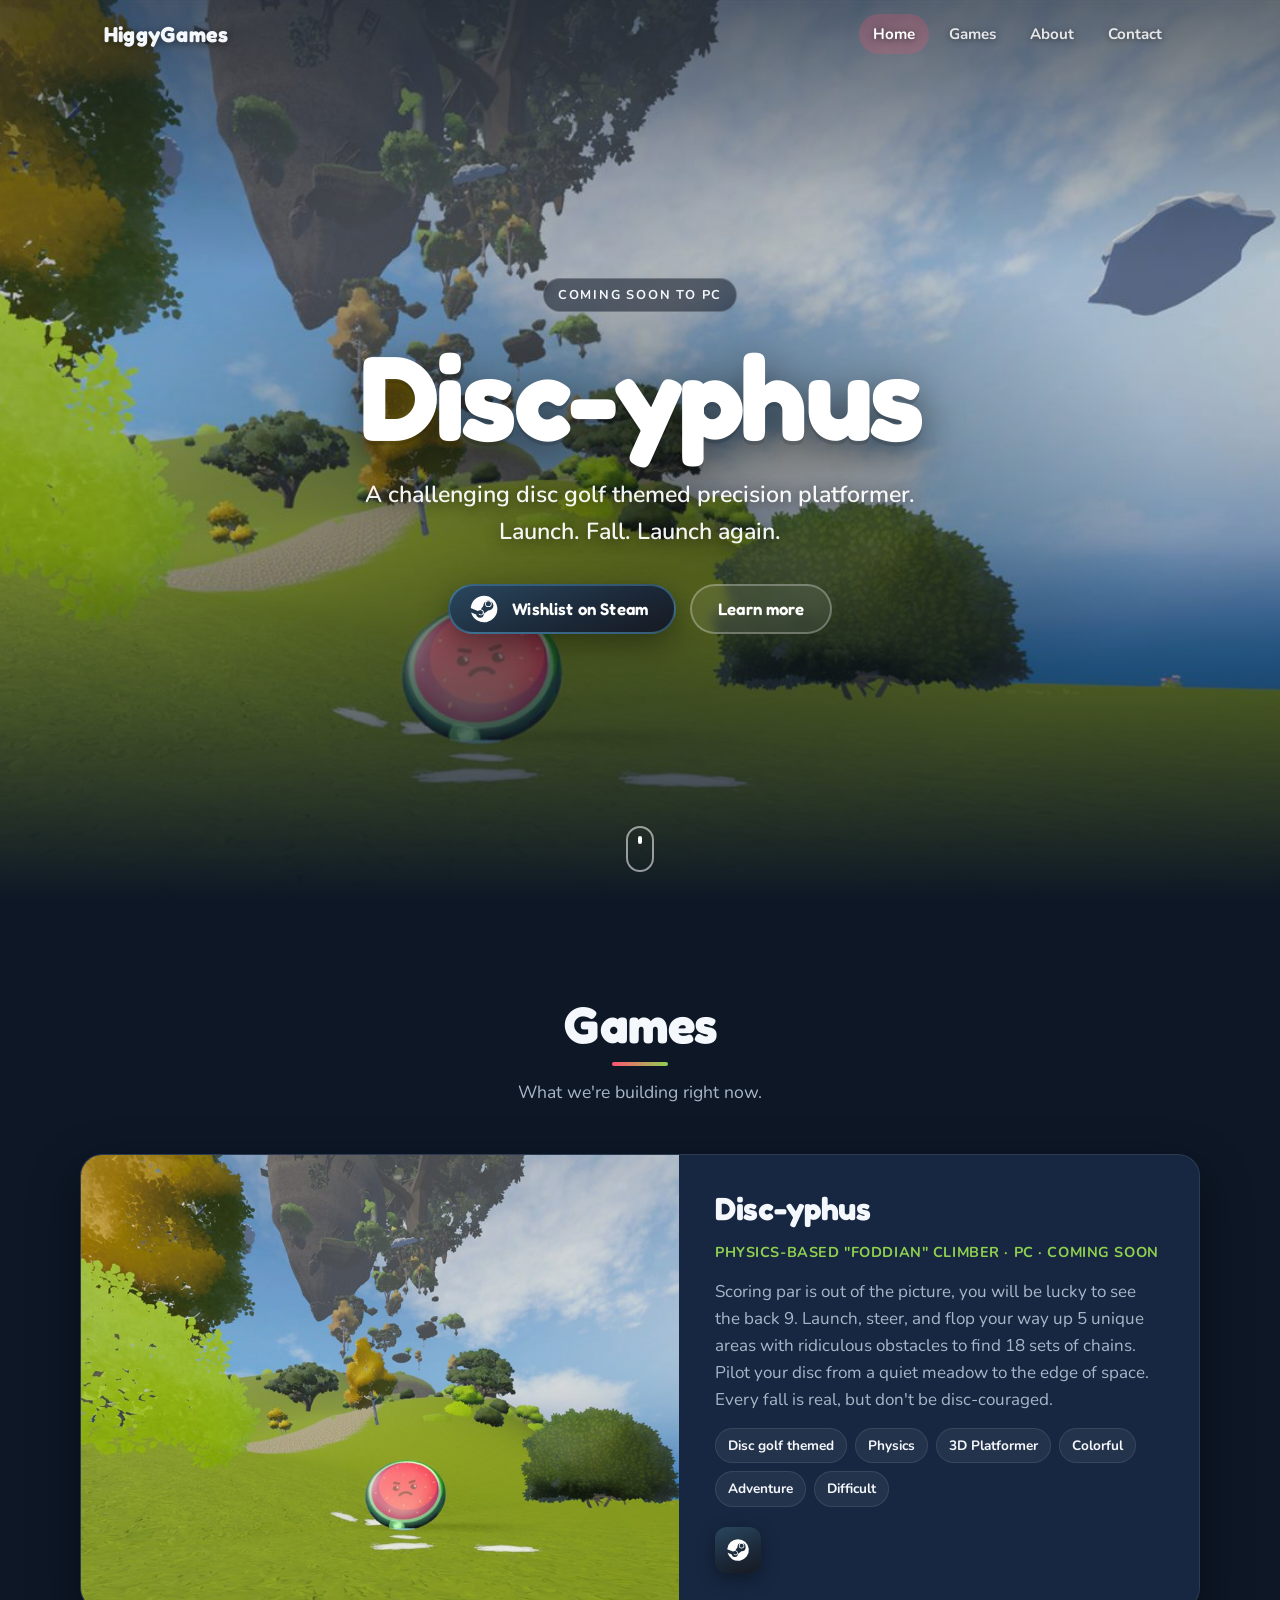
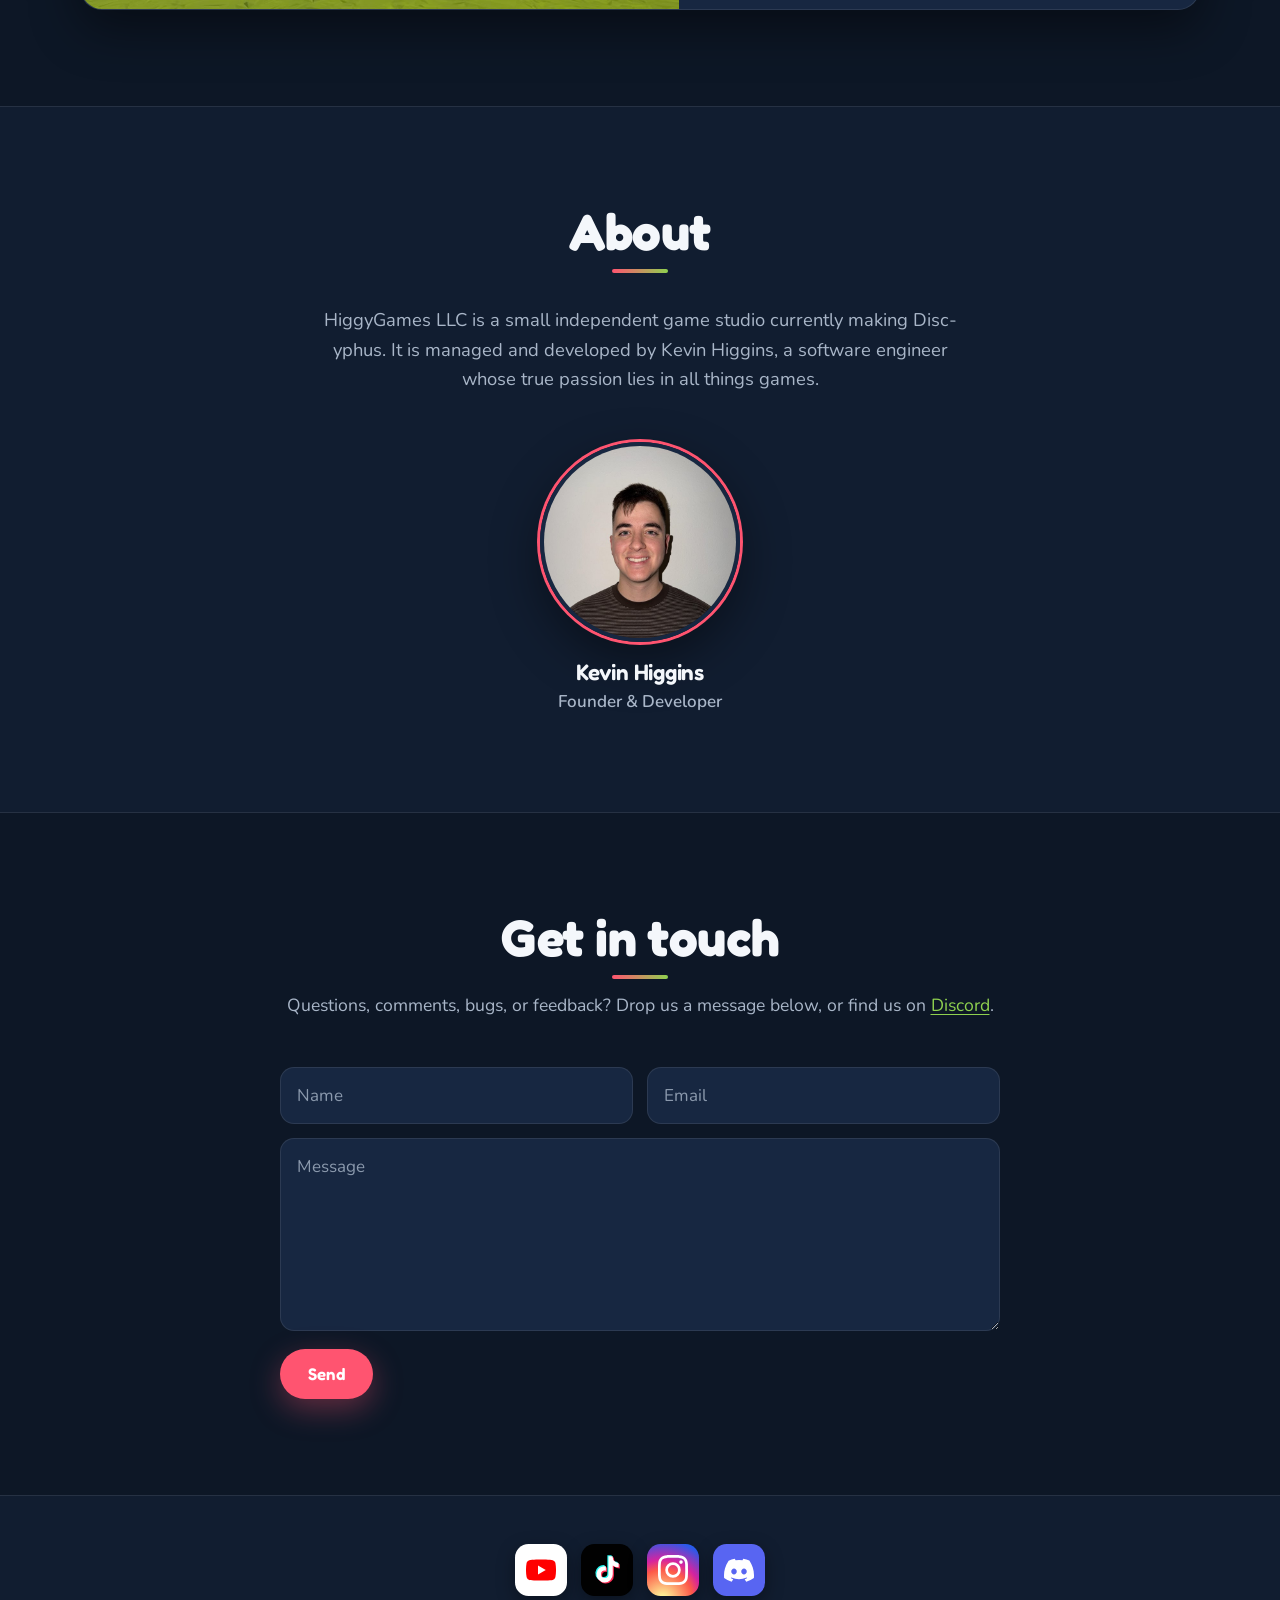
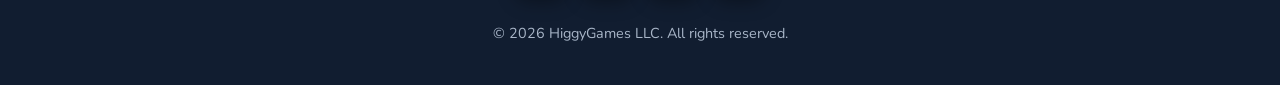
==== commit 58b26d16: "Remove contact email; add Cloudflare Turnstile to the contact form" ====
--- a/index.html
+++ b/index.html
@@ -24,7 +24,7 @@
 	<link rel="preconnect" href="https://fonts.googleapis.com">
 	<link rel="preconnect" href="https://fonts.gstatic.com" crossorigin>
 	<link href="https://fonts.googleapis.com/css2?family=Fredoka:wght@500;600;700&family=Nunito:ital,wght@0,400;0,600;0,700;1,400&display=swap" rel="stylesheet">
-	<link rel="stylesheet" href="css/style.css?v=5">
+	<link rel="stylesheet" href="css/style.css?v=6">
 </head>
 <body>
 
@@ -158,12 +158,9 @@
 			<div class="section__inner section__inner--narrow">
 				<header class="section__head reveal">
 					<h2>Get in touch</h2>
-					<p>Questions, comments, bugs, or feedback? Send us an email or use the form below.</p>
+					<p>Questions, comments, bugs, or feedback? Drop us a message below, or find us on <a href="https://discord.gg/F5QmDP3Kx4" data-external>Discord</a>.</p>
 				</header>
 
-				<p class="contact__email reveal">
-					<a class="btn btn--ghost" href="mailto:support@higgygames.com">support@higgygames.com</a>
-				</p>
 				<form class="form reveal" id="contactForm" action="https://formspree.io/f/xgaerrbk" method="POST">
 					<div class="form__row">
 						<label class="sr-only" for="name">Name</label>
@@ -174,6 +171,8 @@
 					<label class="sr-only" for="message">Message</label>
 					<textarea id="message" name="message" placeholder="Message" rows="6" maxlength="4000" required></textarea>
 					<input type="text" name="_gotcha" class="sr-only" tabindex="-1" autocomplete="off" aria-hidden="true">
+					<!-- EDIT ME: Cloudflare Turnstile site key. The secret key goes in the Formspree form settings, never here. -->
+					<div class="cf-turnstile" data-sitekey="0x4AAAAAAFAc6XRJwkm-q1zN" data-theme="dark" data-size="flexible"></div>
 					<div class="form__actions">
 						<button class="btn btn--primary" type="submit">Send</button>
 						<p class="form__status" id="formStatus" role="status" aria-live="polite"></p>
@@ -213,6 +212,6 @@
 		</div>
 	</footer>
 
-	<script src="js/main.js?v=2"></script>
+	<script src="js/main.js?v=3"></script>
 </body>
 </html>
--- a/css/style.css
+++ b/css/style.css
@@ -265,8 +265,10 @@
 .member__role { color: var(--muted); margin-top: 4px; font-weight: 600; }
 
 /* ---------- Contact ---------- */
-.contact__email { text-align: center; margin: -16px 0 36px; }
+.section__head p a { color: var(--accent-2); text-underline-offset: 3px; }
+.section__head p a:hover { color: var(--text); }
 .form { display: grid; gap: 14px; }
+.cf-turnstile:empty { display: none; } /* no gap until the Turnstile widget has rendered */
 .form__row { display: grid; grid-template-columns: 1fr 1fr; gap: 14px; }
 .form input, .form textarea {
 	width: 100%; padding: 14px 16px; border-radius: var(--radius);
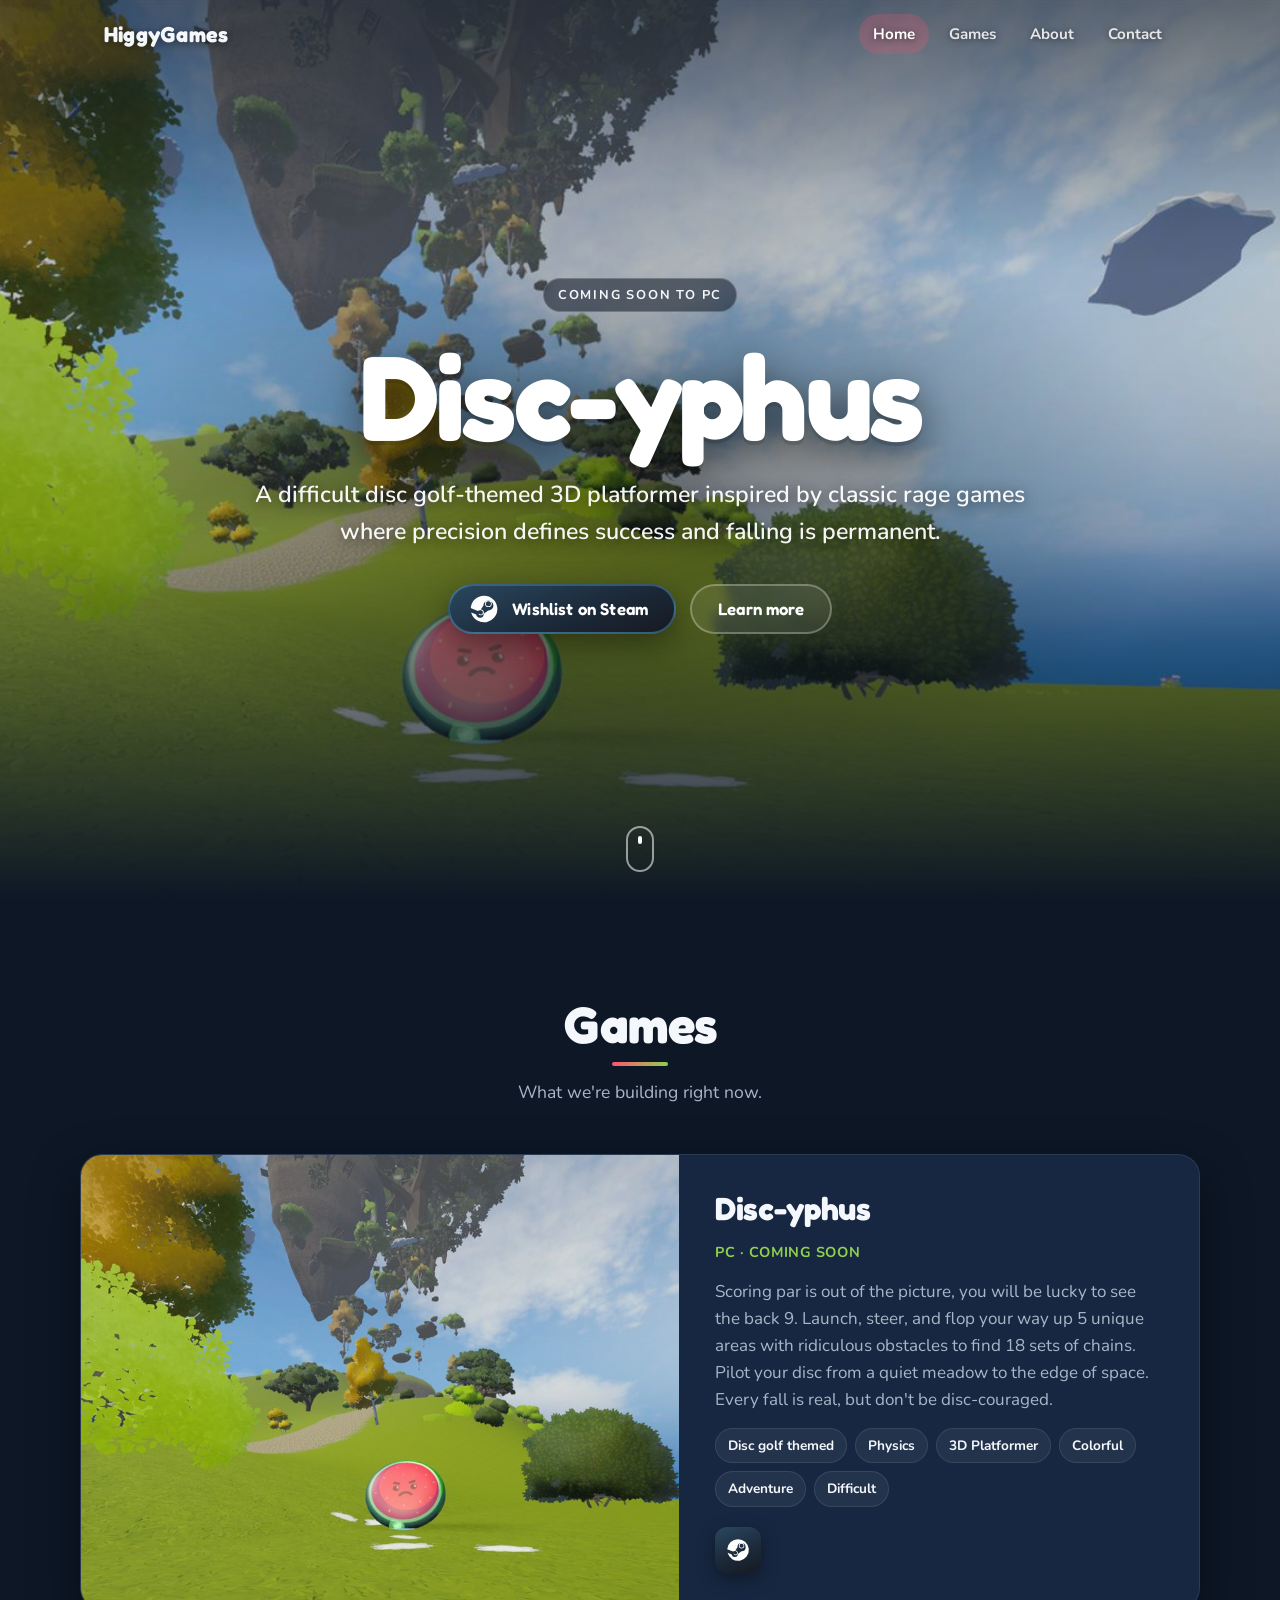
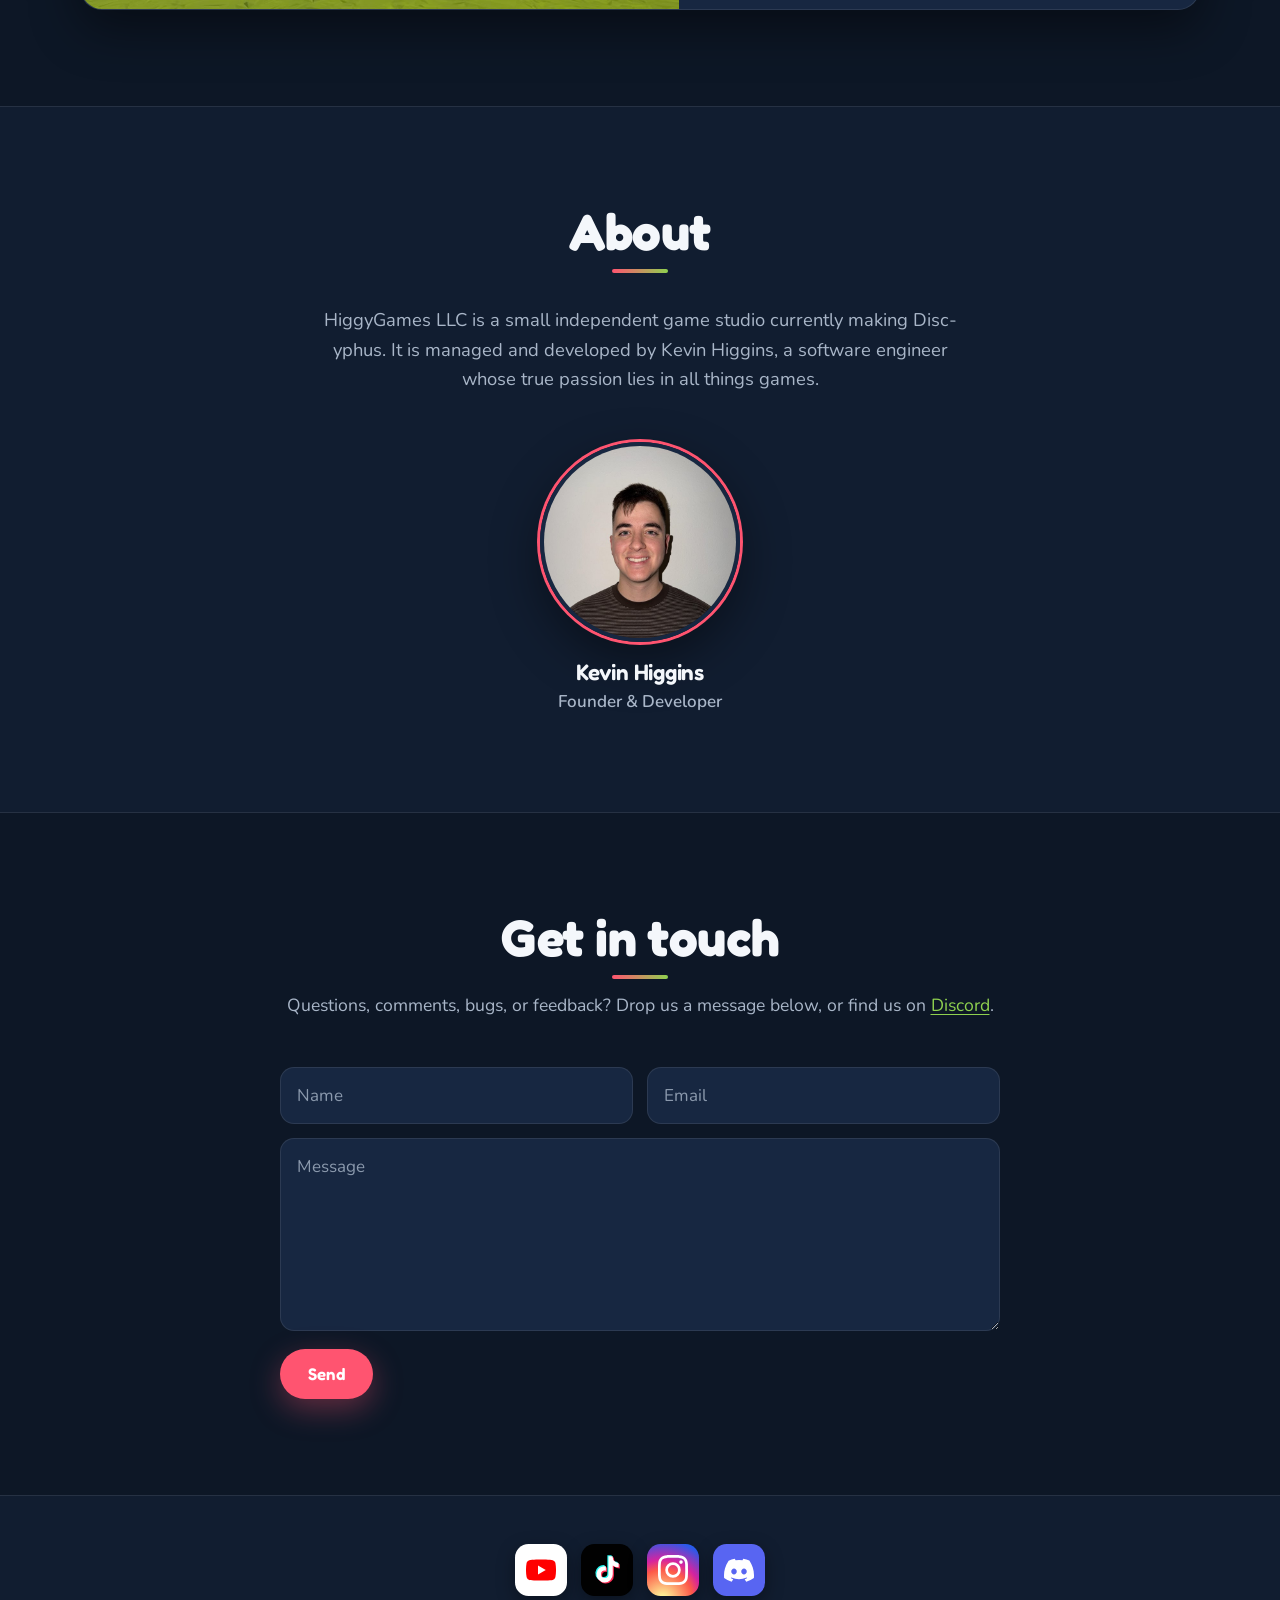
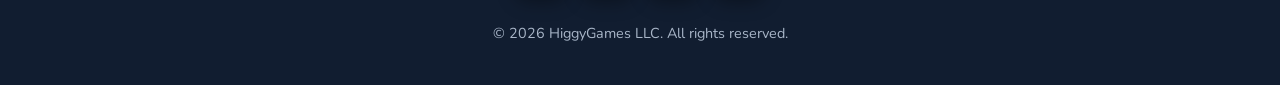
==== commit 44b099ec: "Cycle gameplay clips in the hero; add Coming soon popup on Steam buttons; update tagline and game me" ====
--- a/index.html
+++ b/index.html
@@ -24,7 +24,7 @@
 	<link rel="preconnect" href="https://fonts.googleapis.com">
 	<link rel="preconnect" href="https://fonts.gstatic.com" crossorigin>
 	<link href="https://fonts.googleapis.com/css2?family=Fredoka:wght@500;600;700&family=Nunito:ital,wght@0,400;0,600;0,700;1,400&display=swap" rel="stylesheet">
-	<link rel="stylesheet" href="css/style.css?v=6">
+	<link rel="stylesheet" href="css/style.css?v=7">
 </head>
 <body>
 
@@ -60,20 +60,15 @@
 		<!-- ================= HOME / HERO ================= -->
 		<section class="hero" id="home">
 			<div class="hero__media" aria-hidden="true">
-				<!--
-					When trailer ready, drop it in assets/videos/ and uncomment this block.
-					The poster image keeps the screenshot visible until the video loads.
-
-				<video class="hero__video" autoplay muted loop playsinline poster="assets/images/hero.jpg">
-					<source src="assets/videos/hero.mp4" type="video/mp4">
-				</video>
-				-->
+				<!-- Gameplay clips: js/main.js plays the next one in assets/videos/ as each ends.
+				     The poster image keeps the screenshot visible until the first clip loads. -->
+				<video class="hero__video" id="heroVideo" autoplay muted playsinline poster="assets/images/hero.jpg" src="assets/videos/basket-make.mp4"></video>
 			</div>
 
 			<div class="hero__content reveal">
 				<p class="hero__eyebrow">Coming soon to PC</p>
 				<h1 class="hero__title">Disc-yphus</h1>
-				<p class="hero__tagline">A challenging disc golf themed precision platformer.<br>Launch. Fall. Launch again.</p>
+				<p class="hero__tagline">A difficult disc golf-themed 3D platformer inspired by classic rage games where precision defines success and falling is permanent.</p>
 				<div class="hero__actions">
 					<!-- EDIT ME: replace "#" with your Steam store page URL -->
 					<a class="btn btn--steam" href="#" data-external>
@@ -104,7 +99,7 @@
 						</a>
 						<div class="game__body">
 							<h3 class="game__title">Disc-yphus</h3>
-							<p class="game__meta">Physics-based &quot;Foddian&quot; climber &middot; PC &middot; Coming soon</p>
+							<p class="game__meta">PC &middot; Coming soon</p>
 							<p class="game__desc">
 								Scoring par is out of the picture, you will be lucky to see the back 9. Launch, steer, and flop your way up 5
 								unique areas with ridiculous obstacles to find 18 sets of chains. Pilot your disc from a quiet meadow to the
@@ -212,6 +207,6 @@
 		</div>
 	</footer>
 
-	<script src="js/main.js?v=3"></script>
+	<script src="js/main.js?v=5"></script>
 </body>
 </html>
--- a/css/style.css
+++ b/css/style.css
@@ -120,6 +120,29 @@
 	box-shadow: 0 10px 30px rgba(255, 84, 112, 0.35);
 }
 .btn--primary:hover { background: var(--accent-strong); box-shadow: 0 14px 34px rgba(255, 84, 112, 0.45); }
+/* "Coming soon..." bubble shown at the pointer when an unset Steam button is clicked (js/main.js). */
+.coming-soon {
+	position: fixed;
+	z-index: 1000;
+	transform: translate(-50%, -140%);
+	padding: 6px 14px;
+	border-radius: 999px;
+	border: 1px solid var(--line);
+	background: var(--surface);
+	color: var(--text);
+	font-weight: 700;
+	font-size: 0.9rem;
+	white-space: nowrap;
+	box-shadow: var(--shadow);
+	pointer-events: none;
+	animation: coming-soon 1.4s var(--ease) forwards;
+}
+@keyframes coming-soon {
+	0% { opacity: 0; }
+	15%, 70% { opacity: 1; }
+	100% { opacity: 0; }
+}
+
 /* Steam-branded call to action: Steam's navy gradient with its light-blue glow. */
 .btn--steam {
 	padding-left: 18px; gap: 12px;
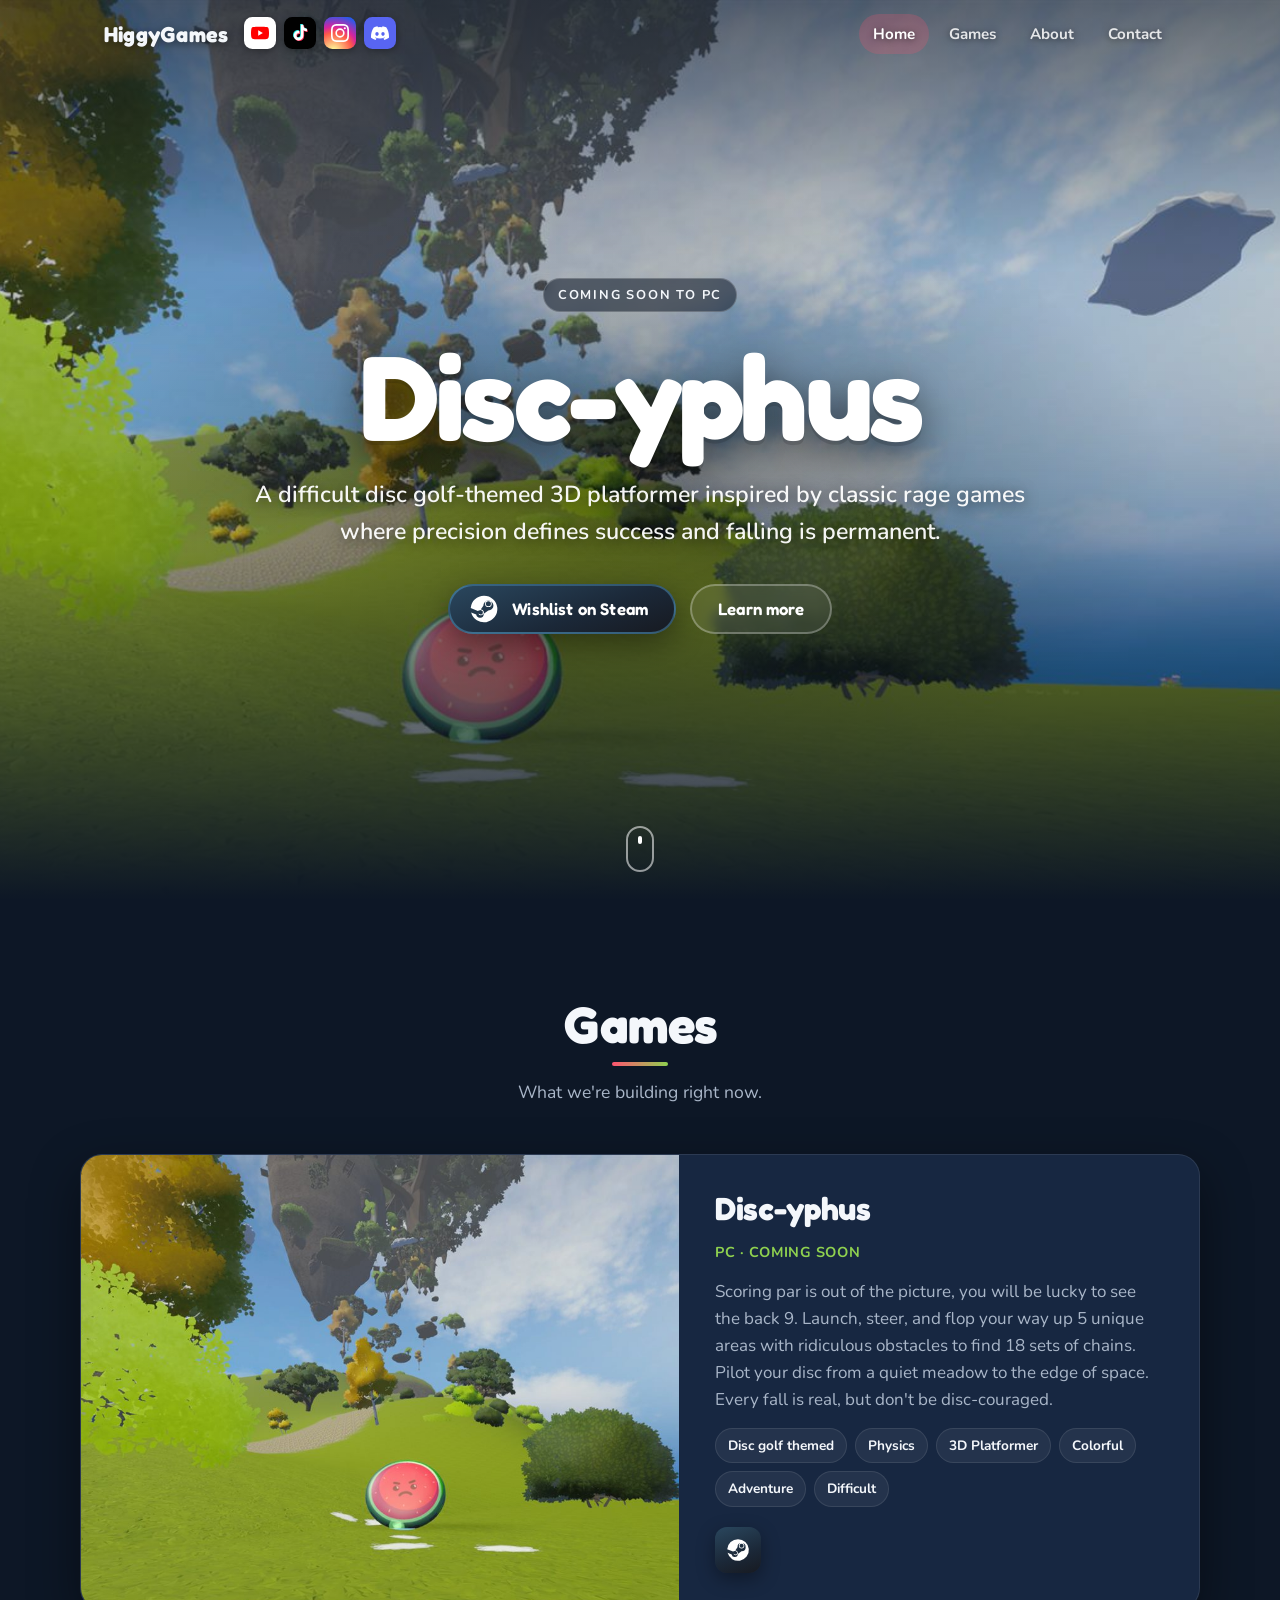
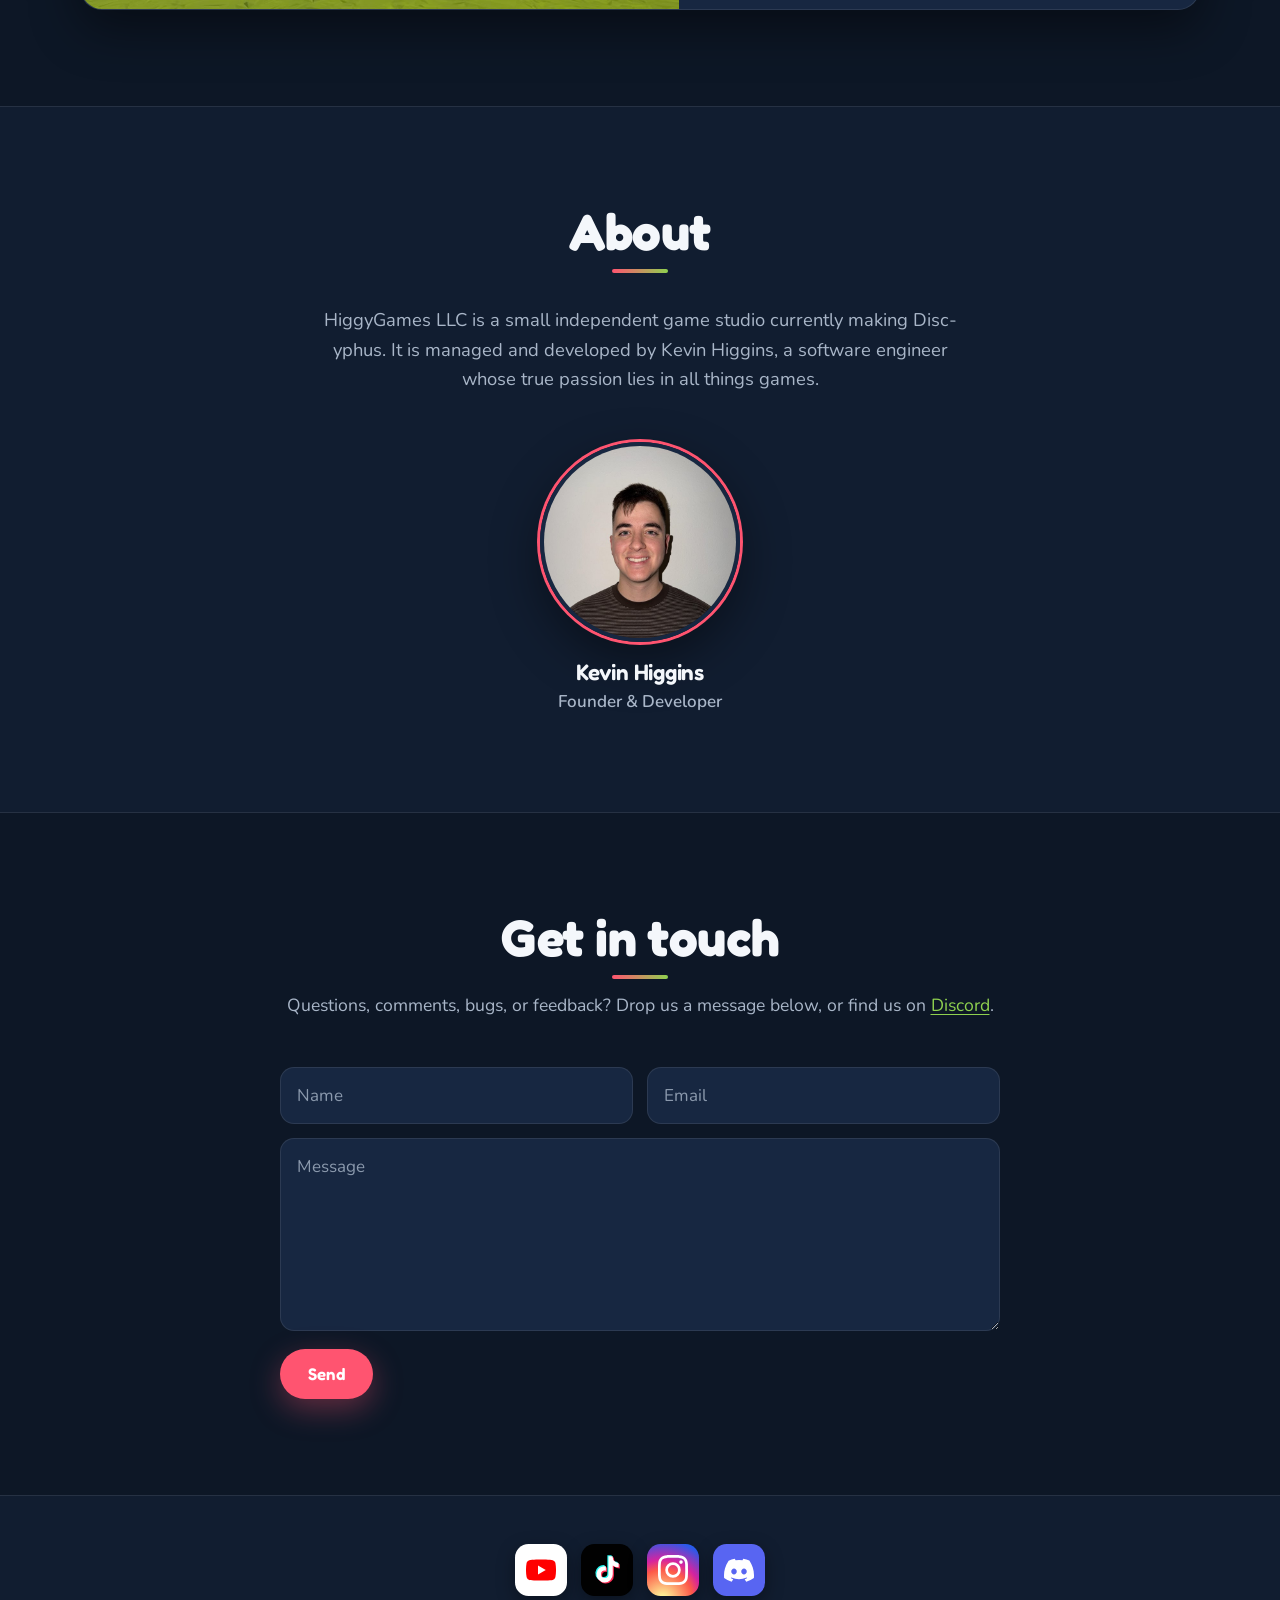
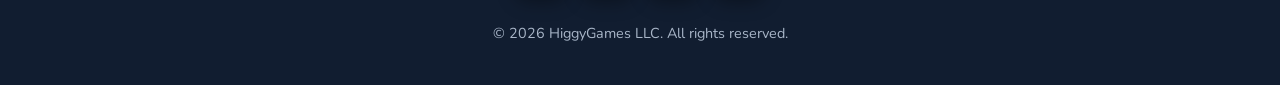
==== commit 2dac92fd: "Add social icons to the top bar next to the wordmark" ====
--- a/index.html
+++ b/index.html
@@ -24,7 +24,7 @@
 	<link rel="preconnect" href="https://fonts.googleapis.com">
 	<link rel="preconnect" href="https://fonts.gstatic.com" crossorigin>
 	<link href="https://fonts.googleapis.com/css2?family=Fredoka:wght@500;600;700&family=Nunito:ital,wght@0,400;0,600;0,700;1,400&display=swap" rel="stylesheet">
-	<link rel="stylesheet" href="css/style.css?v=7">
+	<link rel="stylesheet" href="css/style.css?v=8">
 </head>
 <body>
 
@@ -207,6 +207,6 @@
 		</div>
 	</footer>
 
-	<script src="js/main.js?v=5"></script>
+	<script src="js/main.js?v=6"></script>
 </body>
 </html>
--- a/css/style.css
+++ b/css/style.css
@@ -337,6 +337,11 @@
 .socials a[data-brand="tiktok"] .tt-cyan, .icon-btn[data-brand="tiktok"] .tt-cyan { fill: #25f4ee; }
 .socials a[data-brand="tiktok"] .tt-red,  .icon-btn[data-brand="tiktok"] .tt-red  { fill: #fe2c55; }
 .socials li[hidden] { display: none; }
+/* Compact copy in the top bar; auto margin keeps it next to the wordmark. */
+.socials--top { flex-wrap: nowrap; gap: 8px; margin-right: auto; }
+.socials--top a { width: 32px; height: 32px; box-shadow: 0 2px 8px rgba(0, 0, 0, 0.35); }
+.socials--top a svg { width: 18px; height: 18px; }
+.socials--top a:hover { transform: translateY(-2px) scale(1.06); }
 .footer__copy { margin-top: 26px; color: var(--muted); font-size: 0.9rem; }
 
 /* ---------- Reveal on scroll ---------- */
@@ -369,6 +374,9 @@
 	}
 	.nav.is-open { transform: none; opacity: 1; visibility: visible; }
 	.nav a { padding: 14px 16px; text-align: center; font-size: 1.05rem; }
+	.socials--top { gap: 6px; }
+	.socials--top a { width: 28px; height: 28px; }
+	.socials--top a svg { width: 16px; height: 16px; }
 }
 
 @media (prefers-reduced-motion: reduce) {
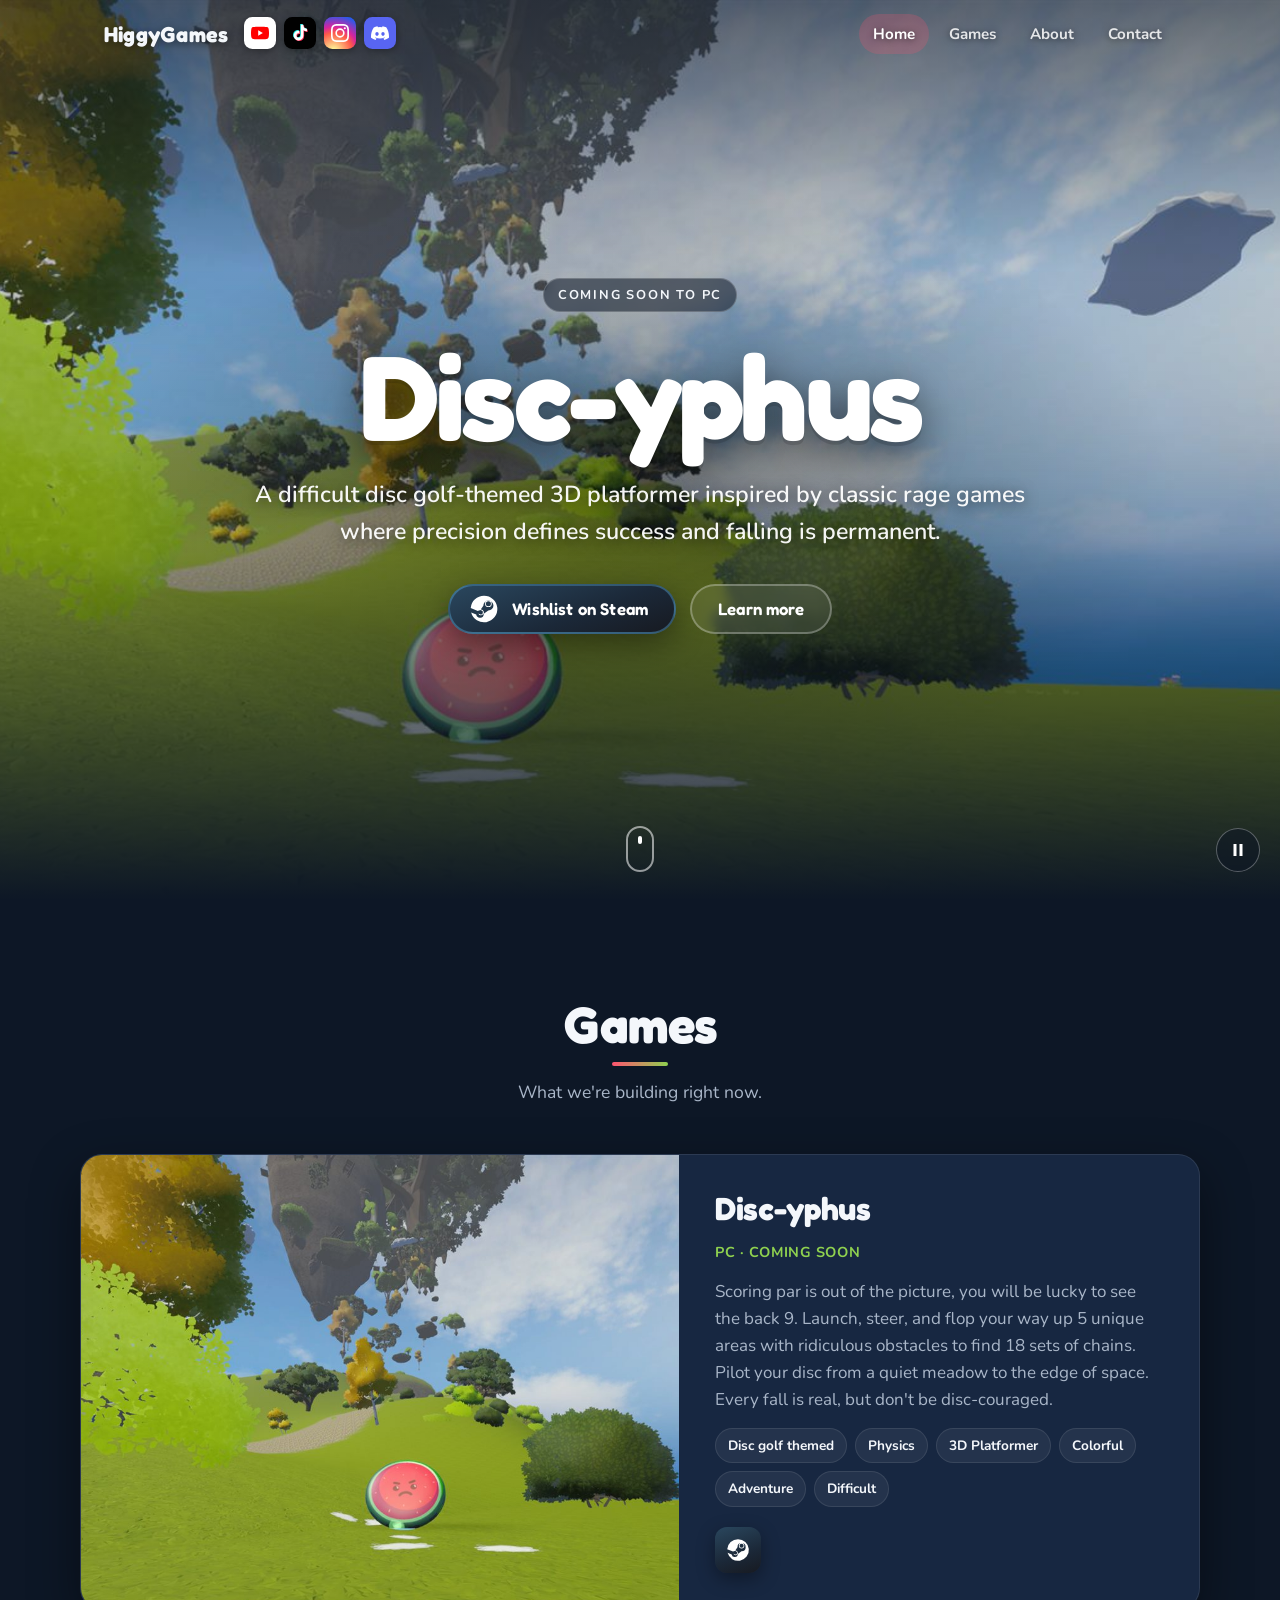
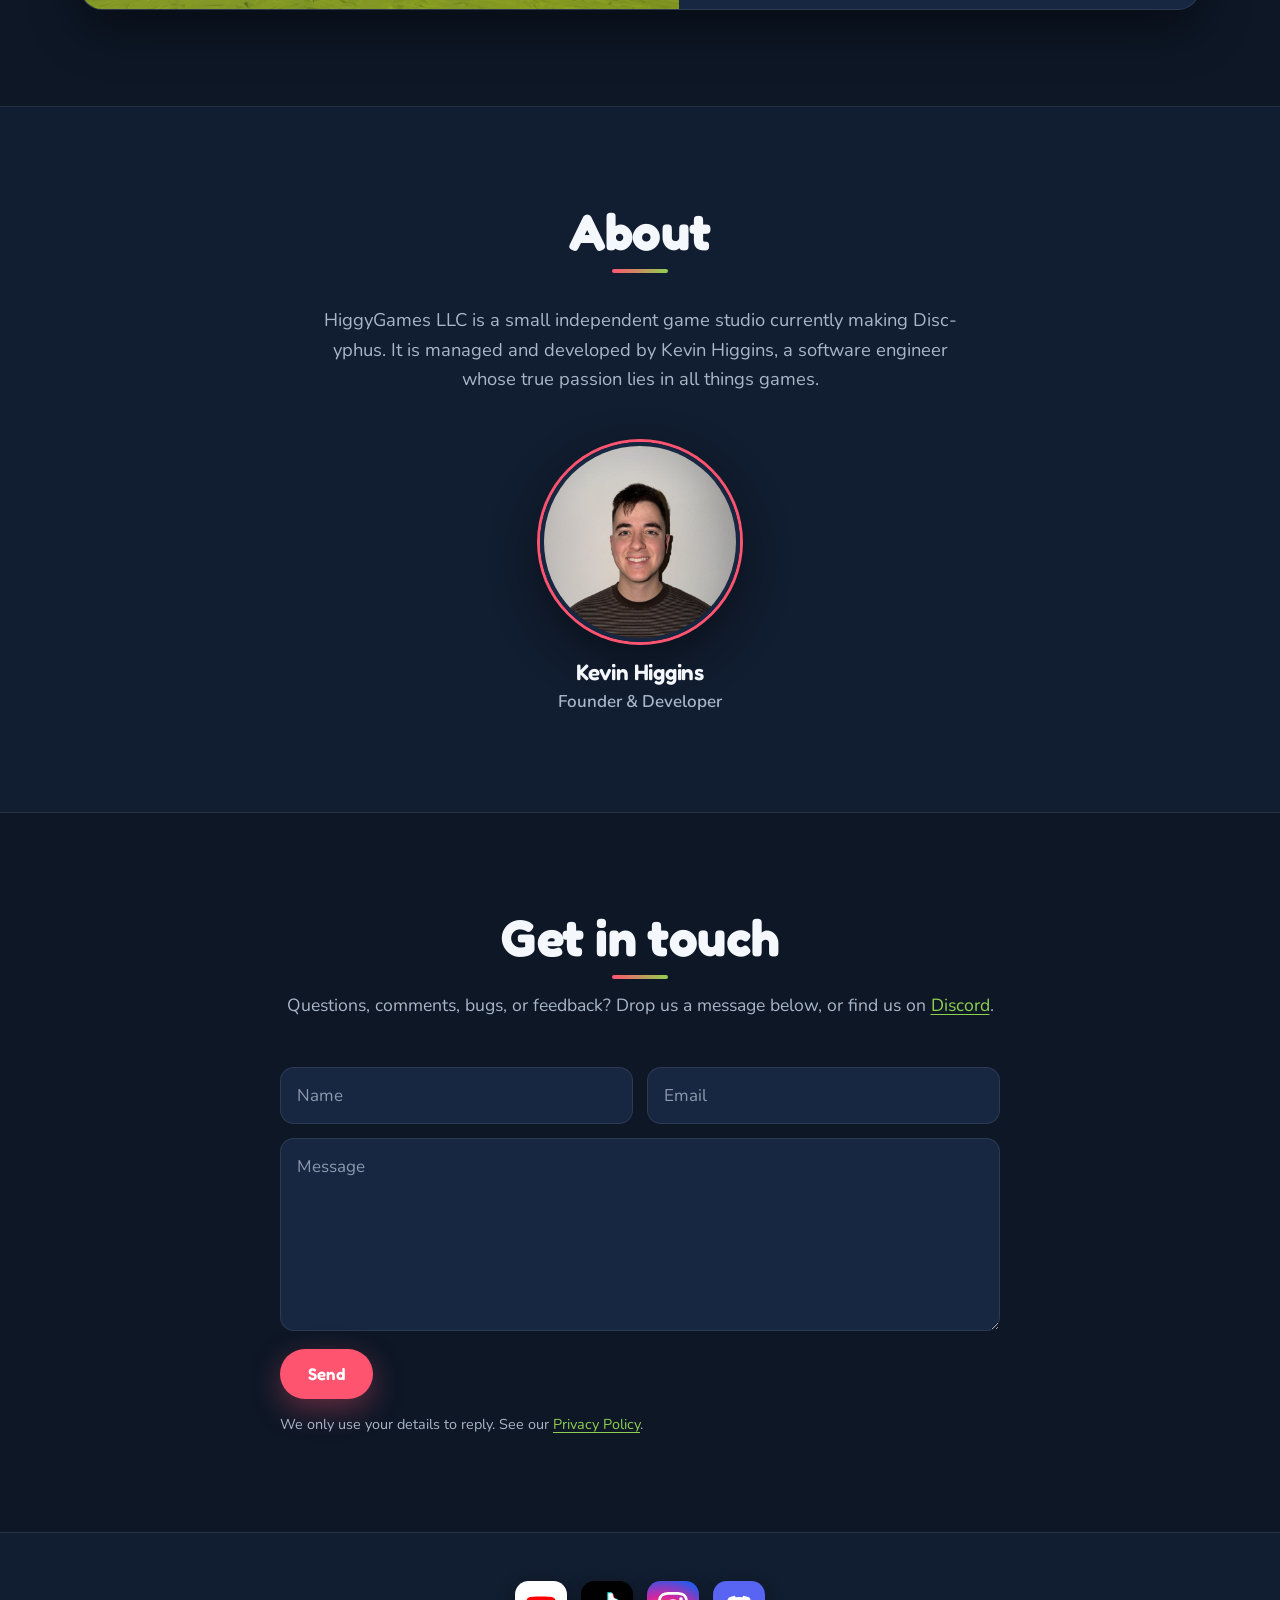
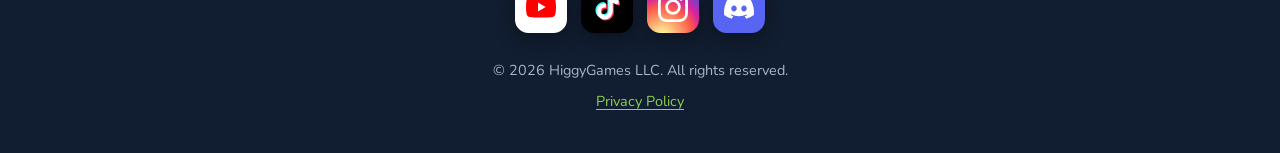
==== commit 45ebd73a: "Add privacy policy page; self-host fonts; add hero pause button" ====
--- a/index.html
+++ b/index.html
@@ -21,10 +21,7 @@
 	<link rel="icon" type="image/png" href="assets/images/favicon.png">
 	<link rel="apple-touch-icon" href="assets/images/apple-touch-icon.png">
 
-	<link rel="preconnect" href="https://fonts.googleapis.com">
-	<link rel="preconnect" href="https://fonts.gstatic.com" crossorigin>
-	<link href="https://fonts.googleapis.com/css2?family=Fredoka:wght@500;600;700&family=Nunito:ital,wght@0,400;0,600;0,700;1,400&display=swap" rel="stylesheet">
-	<link rel="stylesheet" href="css/style.css?v=8">
+	<link rel="stylesheet" href="css/style.css?v=9">
 </head>
 <body>
 
@@ -78,6 +75,11 @@
 					<a class="btn btn--ghost" href="#games">Learn more</a>
 				</div>
 			</div>
+
+			<button class="hero__pause" id="heroPause" type="button" aria-label="Pause background video">
+				<svg class="icon-pause" viewBox="0 0 24 24" aria-hidden="true"><path d="M6 4h4v16H6zM14 4h4v16h-4z"/></svg>
+				<svg class="icon-play" viewBox="0 0 24 24" aria-hidden="true"><path d="M7 4v16l13-8z"/></svg>
+			</button>
 
 			<a class="hero__scroll" href="#games" aria-label="Scroll to games">
 				<span></span>
@@ -172,6 +174,7 @@
 						<button class="btn btn--primary" type="submit">Send</button>
 						<p class="form__status" id="formStatus" role="status" aria-live="polite"></p>
 					</div>
+					<p class="form__note">We only use your details to reply. See our <a href="privacy.html">Privacy Policy</a>.</p>
 				</form>
 			</div>
 		</section>
@@ -204,9 +207,10 @@
 				</a></li>
 			</ul>
 			<p class="footer__copy">&copy; <span id="year">2026</span> HiggyGames LLC. All rights reserved.</p>
+			<p class="footer__links"><a href="privacy.html">Privacy Policy</a></p>
 		</div>
 	</footer>
 
-	<script src="js/main.js?v=6"></script>
+	<script src="js/main.js?v=7"></script>
 </body>
 </html>
--- a/css/style.css
+++ b/css/style.css
@@ -3,6 +3,11 @@
    Palette pulled from the Disc-yphus screenshots: twilight-blue backdrop,
    watermelon-red accent, meadow-green secondary.
    ========================================================================== */
+
+/* Self-hosted so visitors' IPs never go to Google. Variable fonts, Latin subset. */
+@font-face { font-family: "Fredoka"; font-style: normal; font-weight: 300 700; font-display: swap; src: url("../assets/fonts/fredoka.woff2") format("woff2"); }
+@font-face { font-family: "Nunito"; font-style: normal; font-weight: 200 1000; font-display: swap; src: url("../assets/fonts/nunito.woff2") format("woff2"); }
+@font-face { font-family: "Nunito"; font-style: italic; font-weight: 200 1000; font-display: swap; src: url("../assets/fonts/nunito-italic.woff2") format("woff2"); }
 
 :root {
 	--bg: #0d1726;
@@ -226,6 +231,19 @@
 	width: 4px; height: 8px; border-radius: 2px; background: #fff;
 	animation: scroll-hint 1.8s ease-in-out infinite;
 }
+/* Pause/play for the moving background (WCAG 2.2.2). */
+.hero__pause {
+	position: absolute; right: 20px; bottom: 28px;
+	display: grid; place-items: center; width: 44px; height: 44px; padding: 0;
+	border: 1px solid rgba(255, 255, 255, 0.3); border-radius: 50%;
+	background: rgba(13, 23, 38, 0.55); color: #fff; cursor: pointer;
+	backdrop-filter: blur(6px); -webkit-backdrop-filter: blur(6px);
+}
+.hero__pause svg { width: 18px; height: 18px; fill: currentColor; }
+.hero__pause .icon-play, .hero.is-paused .hero__pause .icon-pause { display: none; }
+.hero.is-paused .hero__pause .icon-play { display: block; }
+.hero.is-paused .hero__media { animation-play-state: paused; }
+
 @keyframes scroll-hint {
 	0%   { transform: translateY(0); opacity: 1; }
 	70%  { transform: translateY(16px); opacity: 0; }
@@ -308,6 +326,18 @@
 .form__status { color: var(--muted); font-weight: 600; min-height: 1.5em; }
 .form__status.is-ok { color: var(--accent-2); }
 .form__status.is-error { color: var(--accent); }
+.form__note { color: var(--muted); font-size: 0.9rem; }
+.form__note a, .footer__links a, .legal a { color: var(--accent-2); text-underline-offset: 3px; }
+
+/* ---------- Privacy page ---------- */
+.legal { padding-top: calc(var(--topbar-h) + 56px); }
+.legal h1 { font-size: clamp(2.2rem, 5vw, 3.2rem); }
+.legal h2 { font-size: 1.4rem; margin: 36px 0 10px; }
+.legal p, .legal li { color: var(--muted); }
+.legal p + p, .legal p + ul, .legal ul + p { margin-top: 12px; }
+.legal ul { list-style: disc; padding-left: 1.3em; }
+.legal li + li { margin-top: 6px; }
+.legal strong { color: var(--text); }
 
 /* ---------- Footer ---------- */
 .footer { border-top: 1px solid var(--line); padding: 48px 24px 40px; background: var(--bg-alt); }
@@ -343,6 +373,7 @@
 .socials--top a svg { width: 18px; height: 18px; }
 .socials--top a:hover { transform: translateY(-2px) scale(1.06); }
 .footer__copy { margin-top: 26px; color: var(--muted); font-size: 0.9rem; }
+.footer__links { margin-top: 8px; font-size: 0.9rem; }
 
 /* ---------- Reveal on scroll ---------- */
 .reveal { opacity: 0; transform: translateY(22px); transition: opacity 0.8s var(--ease), transform 0.8s var(--ease); }
@@ -382,6 +413,7 @@
 @media (prefers-reduced-motion: reduce) {
 	html { scroll-behavior: auto; }
 	.hero__media, .hero__scroll span { animation: none; }
+	.hero__pause { display: none; } /* nothing moves, so nothing to pause */
 	.reveal { opacity: 1; transform: none; transition: none; }
 	.btn, .icon-btn, .socials a, .game__media img { transition: none; }
 }
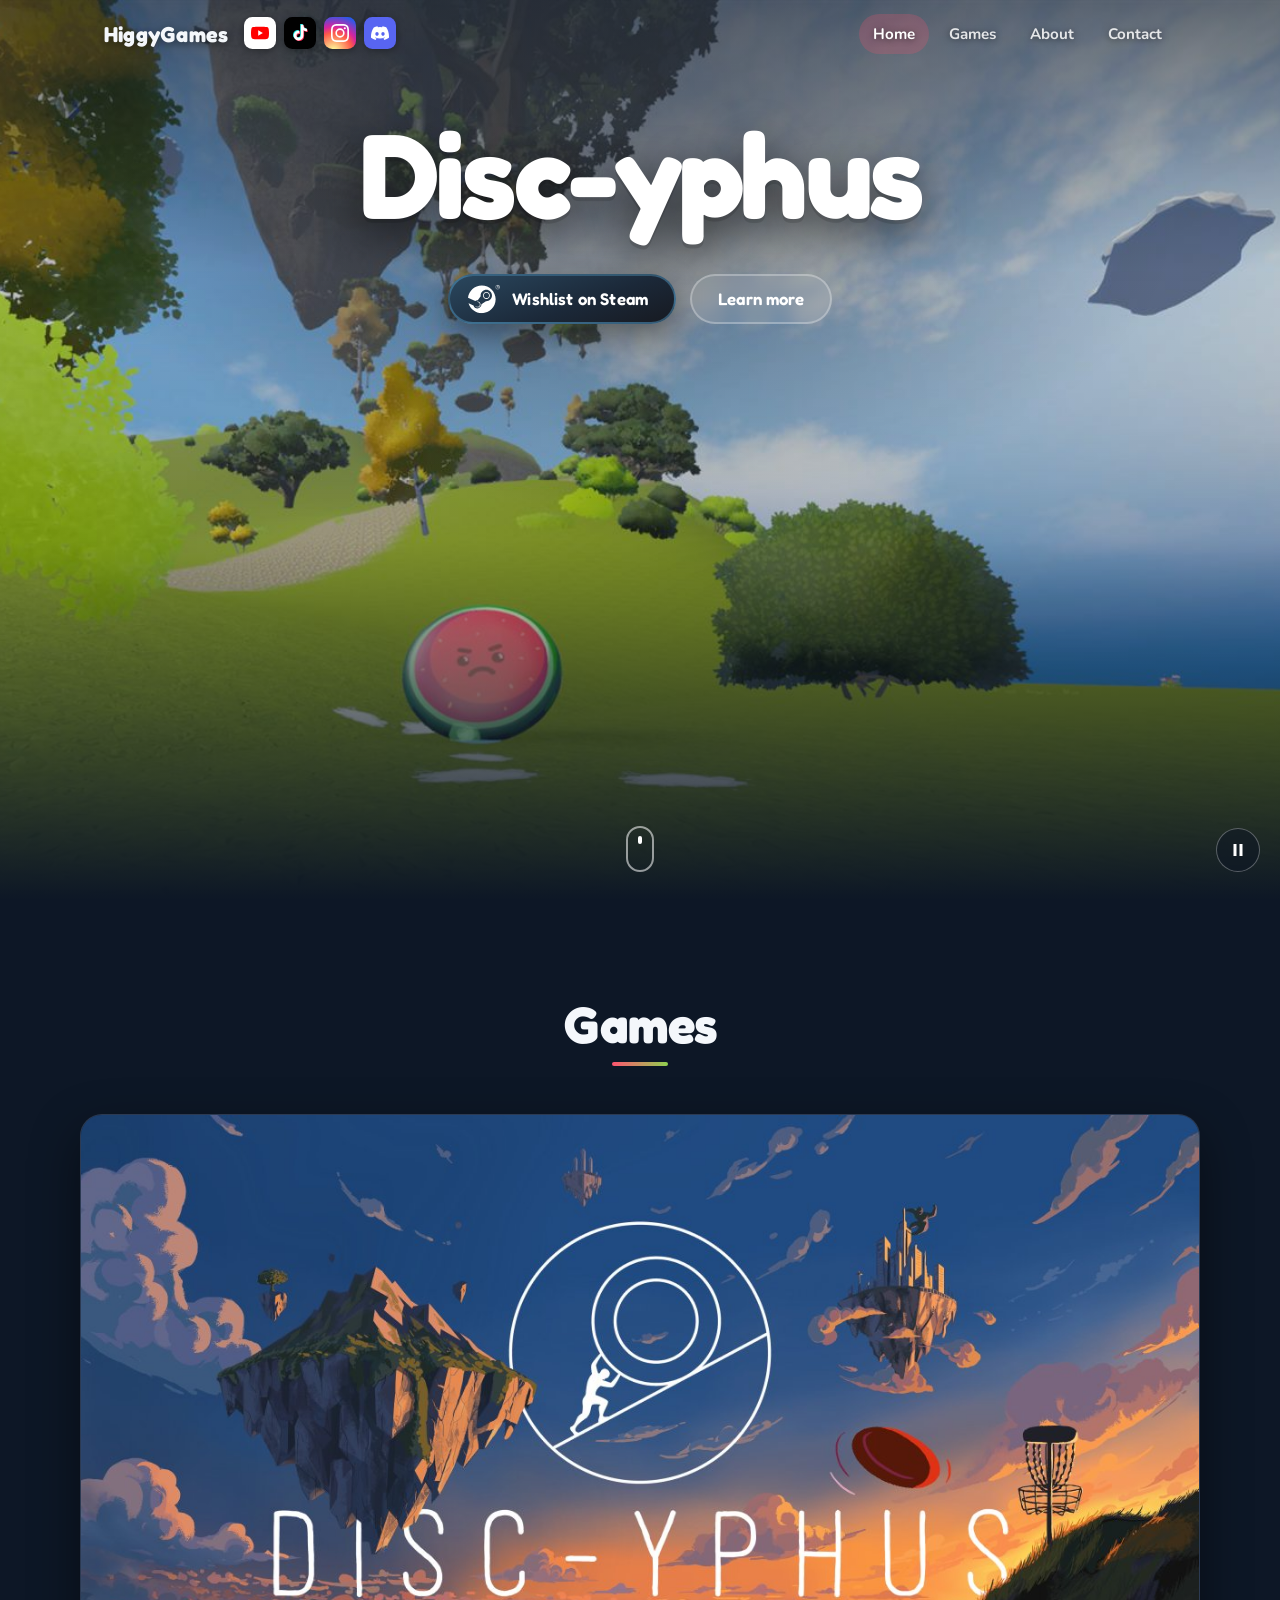
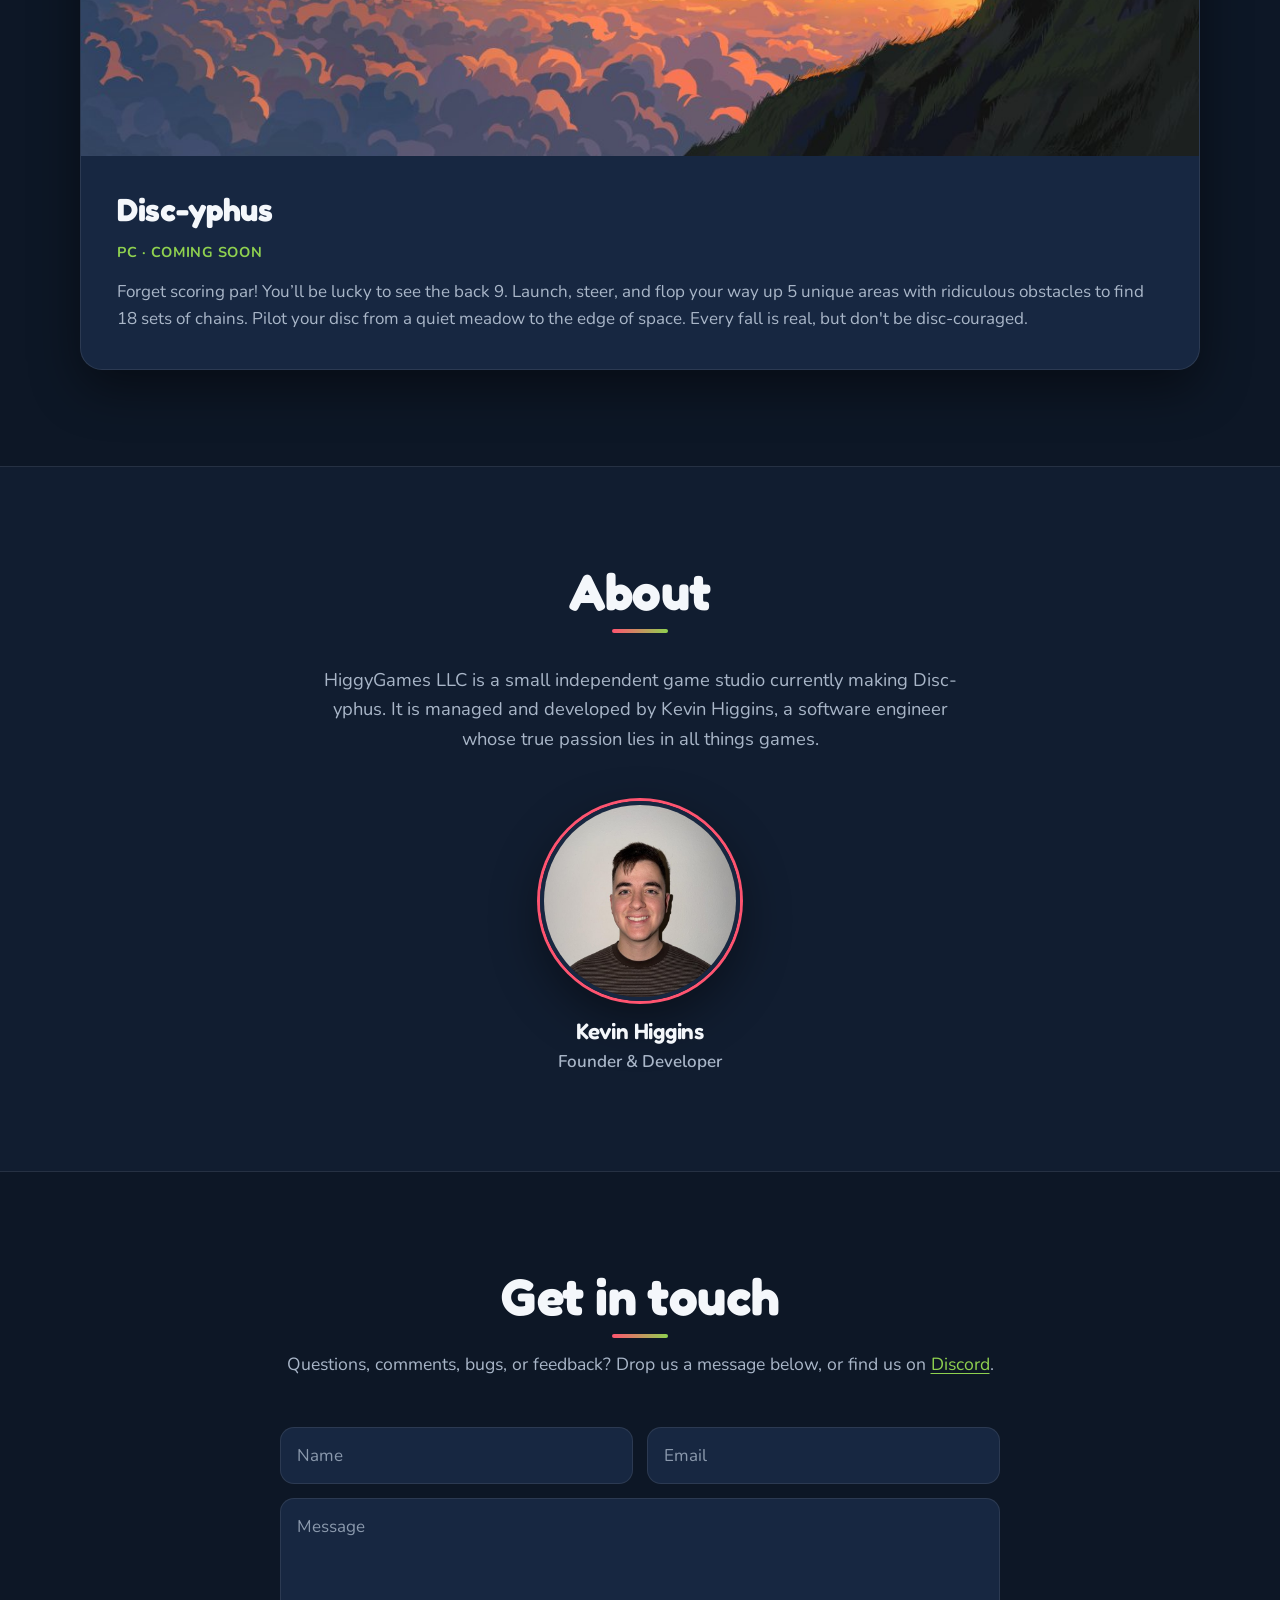
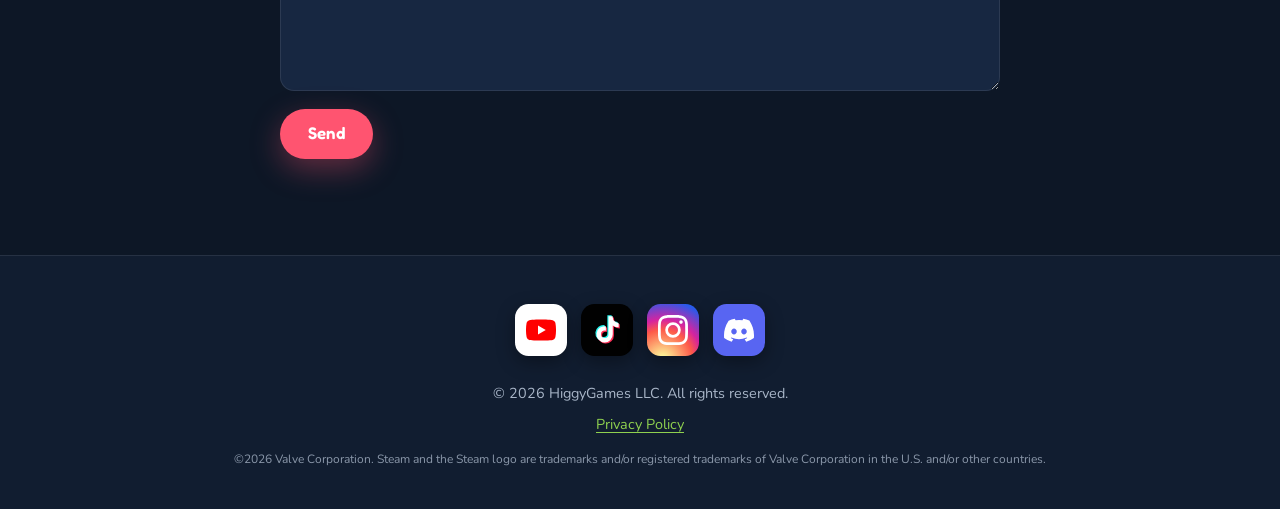
==== commit c1a83399: "Play announce trailer in the hero; add Valve trademark notice; new favicon, Steam logo and game art " ====
--- a/index.html
+++ b/index.html
@@ -21,7 +21,7 @@
 	<link rel="icon" type="image/png" href="assets/images/favicon.png">
 	<link rel="apple-touch-icon" href="assets/images/apple-touch-icon.png">
 
-	<link rel="stylesheet" href="css/style.css?v=9">
+	<link rel="stylesheet" href="css/style.css?v=16">
 </head>
 <body>
 
@@ -57,19 +57,17 @@
 		<!-- ================= HOME / HERO ================= -->
 		<section class="hero" id="home">
 			<div class="hero__media" aria-hidden="true">
-				<!-- Gameplay clips: js/main.js plays the next one in assets/videos/ as each ends.
-				     The poster image keeps the screenshot visible until the first clip loads. -->
-				<video class="hero__video" id="heroVideo" autoplay muted playsinline poster="assets/images/hero.jpg" src="assets/videos/basket-make.mp4"></video>
+				<!-- Announce trailer, looped and muted.
+				     The poster image keeps the screenshot visible until it loads. -->
+				<video class="hero__video" id="heroVideo" autoplay muted loop playsinline poster="assets/images/hero.jpg" src="assets/videos/trailer.mp4"></video>
 			</div>
 
 			<div class="hero__content reveal">
-				<p class="hero__eyebrow">Coming soon to PC</p>
 				<h1 class="hero__title">Disc-yphus</h1>
-				<p class="hero__tagline">A difficult disc golf-themed 3D platformer inspired by classic rage games where precision defines success and falling is permanent.</p>
 				<div class="hero__actions">
 					<!-- EDIT ME: replace "#" with your Steam store page URL -->
 					<a class="btn btn--steam" href="#" data-external>
-						<svg viewBox="0 0 24 24" aria-hidden="true"><path d="M12 2a10 10 0 0 0-9.97 9.2l5.36 2.22a2.83 2.83 0 0 1 1.6-.5h.16l2.38-3.45v-.05a3.77 3.77 0 1 1 3.77 3.77h-.09l-3.4 2.43v.13a2.83 2.83 0 0 1-5.62.44L2.36 14.6A10 10 0 1 0 12 2Zm-3 13.9-1.23-.51a2.13 2.13 0 1 0 1.17-2.8l1.27.52a1.56 1.56 0 1 1-1.2 2.88Zm6.3-5.36a2.51 2.51 0 1 1 2.51-2.51 2.51 2.51 0 0 1-2.51 2.51Zm0-4.4a1.89 1.89 0 1 0 1.89 1.89 1.89 1.89 0 0 0-1.89-1.89Z"/></svg>
+						<img src="assets/images/steam-logo.svg" alt="">
 						Wishlist on Steam
 					</a>
 					<a class="btn btn--ghost" href="#games">Learn more</a>
@@ -91,38 +89,24 @@
 			<div class="section__inner">
 				<header class="section__head reveal">
 					<h2>Games</h2>
-					<p>What we're building right now.</p>
 				</header>
 
 				<div class="games">
-					<article class="game reveal">
-						<a class="game__media" href="#" data-external aria-label="Disc-yphus on Steam">
-							<img src="assets/images/disc-yphus.jpg" alt="The Disc-yphus watermelon disc resting on a sunny meadow beneath a floating island." width="1280" height="720" loading="lazy">
-						</a>
+					<!-- EDIT ME: replace "#" with your Steam store page URL. The whole card links there. -->
+					<a class="game reveal" href="#" data-external>
+						<div class="game__media">
+							<img src="assets/images/disc-yphus.jpg" alt="Disc-yphus key art: the Disc-yphus logo over floating islands at sunset, with a disc flying toward a basket." width="1232" height="706" loading="lazy">
+						</div>
 						<div class="game__body">
 							<h3 class="game__title">Disc-yphus</h3>
 							<p class="game__meta">PC &middot; Coming soon</p>
 							<p class="game__desc">
-								Scoring par is out of the picture, you will be lucky to see the back 9. Launch, steer, and flop your way up 5
+								Forget scoring par! You&rsquo;ll be lucky to see the back 9. Launch, steer, and flop your way up 5
 								unique areas with ridiculous obstacles to find 18 sets of chains. Pilot your disc from a quiet meadow to the
 								edge of space. Every fall is real, but don't be disc-couraged.
 							</p>
-							<ul class="game__pills" aria-label="Highlights">
-								<li>Disc golf themed</li>
-								<li>Physics</li>
-								<li>3D Platformer</li>
-								<li>Colorful</li>
-								<li>Adventure</li>
-								<li>Difficult</li>
-							</ul>
-							<div class="game__links">
-								<!-- EDIT ME: Steam store page URL -->
-								<a class="icon-btn" href="#" data-external data-brand="steam" aria-label="Disc-yphus on Steam" title="Steam">
-									<svg viewBox="0 0 24 24" aria-hidden="true"><path d="M12 2a10 10 0 0 0-9.97 9.2l5.36 2.22a2.83 2.83 0 0 1 1.6-.5h.16l2.38-3.45v-.05a3.77 3.77 0 1 1 3.77 3.77h-.09l-3.4 2.43v.13a2.83 2.83 0 0 1-5.62.44L2.36 14.6A10 10 0 1 0 12 2Zm-3 13.9-1.23-.51a2.13 2.13 0 1 0 1.17-2.8l1.27.52a1.56 1.56 0 1 1-1.2 2.88Zm6.3-5.36a2.51 2.51 0 1 1 2.51-2.51 2.51 2.51 0 0 1-2.51 2.51Zm0-4.4a1.89 1.89 0 1 0 1.89 1.89 1.89 1.89 0 0 0-1.89-1.89Z"/></svg>
-								</a>
-							</div>
 						</div>
-					</article>
+					</a>
 				</div>
 			</div>
 		</section>
@@ -174,7 +158,6 @@
 						<button class="btn btn--primary" type="submit">Send</button>
 						<p class="form__status" id="formStatus" role="status" aria-live="polite"></p>
 					</div>
-					<p class="form__note">We only use your details to reply. See our <a href="privacy.html">Privacy Policy</a>.</p>
 				</form>
 			</div>
 		</section>
@@ -185,7 +168,7 @@
 		<div class="footer__inner">
 			<ul class="socials" aria-label="Social media">
 				<li><a href="#" data-external data-brand="steam" aria-label="Steam" title="Steam">
-					<svg viewBox="0 0 24 24" aria-hidden="true"><path d="M12 2a10 10 0 0 0-9.97 9.2l5.36 2.22a2.83 2.83 0 0 1 1.6-.5h.16l2.38-3.45v-.05a3.77 3.77 0 1 1 3.77 3.77h-.09l-3.4 2.43v.13a2.83 2.83 0 0 1-5.62.44L2.36 14.6A10 10 0 1 0 12 2Zm-3 13.9-1.23-.51a2.13 2.13 0 1 0 1.17-2.8l1.27.52a1.56 1.56 0 1 1-1.2 2.88Zm6.3-5.36a2.51 2.51 0 1 1 2.51-2.51 2.51 2.51 0 0 1-2.51 2.51Zm0-4.4a1.89 1.89 0 1 0 1.89 1.89 1.89 1.89 0 0 0-1.89-1.89Z"/></svg>
+					<img src="assets/images/steam-logo.svg" alt="">
 				</a></li>
 				<li><a href="https://www.youtube.com/@HiggyGamesLLC" data-external data-brand="youtube" aria-label="YouTube" title="YouTube">
 					<svg viewBox="0 0 24 24" aria-hidden="true"><path d="M23.5 6.2a3 3 0 0 0-2.1-2.1C19.5 3.6 12 3.6 12 3.6s-7.5 0-9.4.5A3 3 0 0 0 .5 6.2 31 31 0 0 0 0 12a31 31 0 0 0 .5 5.8 3 3 0 0 0 2.1 2.1c1.9.5 9.4.5 9.4.5s7.5 0 9.4-.5a3 3 0 0 0 2.1-2.1A31 31 0 0 0 24 12a31 31 0 0 0-.5-5.8ZM9.6 15.6V8.4l6.2 3.6-6.2 3.6Z"/></svg>
@@ -208,9 +191,10 @@
 			</ul>
 			<p class="footer__copy">&copy; <span id="year">2026</span> HiggyGames LLC. All rights reserved.</p>
 			<p class="footer__links"><a href="privacy.html">Privacy Policy</a></p>
+			<p class="footer__legal">&copy;2026 Valve Corporation. Steam and the Steam logo are trademarks and/or registered trademarks of Valve Corporation in the U.S. and/or other countries.</p>
 		</div>
 	</footer>
 
-	<script src="js/main.js?v=7"></script>
+	<script src="js/main.js?v=9"></script>
 </body>
 </html>
--- a/css/style.css
+++ b/css/style.css
@@ -155,7 +155,7 @@
 	border-color: rgba(102, 192, 244, 0.35);
 	box-shadow: 0 10px 30px rgba(0, 0, 0, 0.4);
 }
-.btn--steam svg { width: 32px; height: 32px; }
+.btn--steam img { width: 32px; height: 32px; }
 .btn--steam:hover {
 	background: linear-gradient(160deg, #35597a 0%, #22334a 60%, #1b2838 100%);
 	border-color: rgba(102, 192, 244, 0.7);
@@ -168,21 +168,12 @@
 }
 .btn--ghost:hover { background: rgba(255, 255, 255, 0.16); border-color: rgba(255, 255, 255, 0.5); }
 
-.icon-btn {
-	display: inline-flex; align-items: center; justify-content: center;
-	width: 46px; height: 46px; border-radius: 26%;
-	background: #fff; color: var(--bg);
-	box-shadow: 0 6px 18px rgba(0, 0, 0, 0.35);
-	transition: transform 0.2s var(--ease);
-}
-.icon-btn svg { width: 26px; height: 26px; fill: currentColor; }
-.icon-btn:hover { transform: scale(1.08); }
 
 /* ---------- Hero ---------- */
 .hero {
 	position: relative; isolation: isolate;
 	min-height: 100vh; min-height: 100svh;
-	display: grid; place-items: center;
+	display: grid; place-items: start center; /* content sits up top so the trailer stays visible */
 	padding: calc(var(--topbar-h) + 40px) 24px 96px;
 	text-align: center; overflow: hidden;
 }
@@ -198,7 +189,7 @@
 	content: ""; position: absolute; inset: 0; z-index: -1; pointer-events: none;
 	background:
 		linear-gradient(to bottom, rgba(13, 23, 38, 0.55) 0%, rgba(13, 23, 38, 0.05) 30%, rgba(13, 23, 38, 0.15) 60%, var(--bg) 100%),
-		radial-gradient(60% 50% at 50% 55%, rgba(0, 0, 0, 0.35), transparent 70%);
+		radial-gradient(60% 45% at 50% 25%, rgba(0, 0, 0, 0.35), transparent 70%);
 }
 @keyframes hero-drift {
 	from { transform: scale(1); }
@@ -206,19 +197,9 @@
 }
 
 .hero__content { max-width: 820px; }
-.hero__eyebrow {
-	display: inline-block; margin-bottom: 18px; padding: 6px 14px; border-radius: 999px;
-	background: rgba(13, 23, 38, 0.55); border: 1px solid rgba(255, 255, 255, 0.2);
-	font-weight: 700; font-size: 0.8rem; letter-spacing: 0.14em; text-transform: uppercase;
-	backdrop-filter: blur(6px); -webkit-backdrop-filter: blur(6px);
-}
 .hero__title {
 	font-size: clamp(3.4rem, 11vw, 7.5rem); font-weight: 700; letter-spacing: -0.03em;
 	color: #fff; text-shadow: 0 4px 0 rgba(0, 0, 0, 0.12), 0 12px 40px rgba(0, 0, 0, 0.55);
-}
-.hero__tagline {
-	margin-top: 14px; font-size: clamp(1.1rem, 2.4vw, 1.45rem); font-weight: 600;
-	color: rgba(255, 255, 255, 0.95); text-shadow: 0 2px 14px rgba(0, 0, 0, 0.6);
 }
 .hero__actions { display: flex; flex-wrap: wrap; justify-content: center; gap: 14px; margin-top: 34px; }
 
@@ -270,26 +251,21 @@
 /* ---------- Games ---------- */
 .games { display: grid; gap: 32px; }
 .game {
-	display: grid; grid-template-columns: 1.15fr 1fr; gap: 0;
+	display: grid; gap: 0; /* image on top, text below: shows the whole capsule */
+	text-decoration: none; /* the whole card is the Steam link */
 	background: var(--surface); border: 1px solid var(--line); border-radius: var(--radius-lg);
 	overflow: hidden; box-shadow: var(--shadow);
 }
 .game__media { display: block; position: relative; overflow: hidden; background: #000; }
 .game__media img {
-	width: 100%; height: 100%; object-fit: cover; aspect-ratio: 16 / 9;
+	width: 100%; height: auto;
 	transition: transform 0.6s var(--ease);
 }
-.game__media:hover img { transform: scale(1.04); }
+.game:hover .game__media img { transform: scale(1.04); }
 .game__body { padding: 36px; display: flex; flex-direction: column; gap: 14px; justify-content: center; }
 .game__title { font-size: 2rem; font-weight: 700; }
 .game__meta { color: var(--accent-2); font-weight: 700; font-size: 0.9rem; letter-spacing: 0.04em; text-transform: uppercase; }
 .game__desc { color: var(--muted); }
-.game__pills { display: flex; flex-wrap: wrap; gap: 8px; }
-.game__pills li {
-	padding: 6px 12px; border-radius: 999px; font-size: 0.85rem; font-weight: 700;
-	background: rgba(255, 255, 255, 0.06); border: 1px solid var(--line);
-}
-.game__links { display: flex; gap: 12px; margin-top: 6px; }
 
 /* ---------- About ---------- */
 .about__blurb {
@@ -326,8 +302,7 @@
 .form__status { color: var(--muted); font-weight: 600; min-height: 1.5em; }
 .form__status.is-ok { color: var(--accent-2); }
 .form__status.is-error { color: var(--accent); }
-.form__note { color: var(--muted); font-size: 0.9rem; }
-.form__note a, .footer__links a, .legal a { color: var(--accent-2); text-underline-offset: 3px; }
+.footer__links a, .legal a { color: var(--accent-2); text-underline-offset: 3px; }
 
 /* ---------- Privacy page ---------- */
 .legal { padding-top: calc(var(--topbar-h) + 56px); }
@@ -351,29 +326,31 @@
 	transition: transform 0.2s var(--ease);
 }
 .socials a svg { width: 30px; height: 30px; fill: currentColor; }
+.socials a img { width: 30px; height: 30px; }
 .socials a:hover { transform: translateY(-3px) scale(1.06); }
 
 /* App-icon style: official brand colour as the tile, white glyph on top.
-   Applies to the footer row and the game-card Steam button. */
-.socials a[data-brand], .icon-btn[data-brand] { color: #fff; }
-.socials a[data-brand="steam"],     .icon-btn[data-brand="steam"]     { background: linear-gradient(160deg, #2a475e 0%, #1b2838 60%, #171a21 100%); }
-.socials a[data-brand="youtube"],   .icon-btn[data-brand="youtube"]   { background: #fff; color: #ff0000; } /* red logo (with its own play cut-out) on white */
-.socials a[data-brand="tiktok"],    .icon-btn[data-brand="tiktok"]    { background: #010101; }
-.socials a[data-brand="instagram"], .icon-btn[data-brand="instagram"] { background: radial-gradient(circle at 30% 107%, #fdf497 0%, #fdf497 5%, #fd5949 45%, #d6249f 60%, #285aeb 90%); }
-.socials a[data-brand="x"],         .icon-btn[data-brand="x"]         { background: #000000; }
-.socials a[data-brand="bluesky"],   .icon-btn[data-brand="bluesky"]   { background: #1185fe; }
-.socials a[data-brand="discord"],   .icon-btn[data-brand="discord"]   { background: #5865f2; }
+   Applies to the footer row and its top-bar copy. */
+.socials a[data-brand] { color: #fff; }
+.socials a[data-brand="steam"]     { background: linear-gradient(160deg, #2a475e 0%, #1b2838 60%, #171a21 100%); }
+.socials a[data-brand="youtube"]   { background: #fff; color: #ff0000; } /* red logo (with its own play cut-out) on white */
+.socials a[data-brand="tiktok"]    { background: #010101; }
+.socials a[data-brand="instagram"] { background: radial-gradient(circle at 30% 107%, #fdf497 0%, #fdf497 5%, #fd5949 45%, #d6249f 60%, #285aeb 90%); }
+.socials a[data-brand="x"]         { background: #000000; }
+.socials a[data-brand="bluesky"]   { background: #1185fe; }
+.socials a[data-brand="discord"]   { background: #5865f2; }
 /* TikTok's glyph carries its own cyan/red offset layers. */
-.socials a[data-brand="tiktok"] .tt-cyan, .icon-btn[data-brand="tiktok"] .tt-cyan { fill: #25f4ee; }
-.socials a[data-brand="tiktok"] .tt-red,  .icon-btn[data-brand="tiktok"] .tt-red  { fill: #fe2c55; }
+.socials a[data-brand="tiktok"] .tt-cyan { fill: #25f4ee; }
+.socials a[data-brand="tiktok"] .tt-red  { fill: #fe2c55; }
 .socials li[hidden] { display: none; }
 /* Compact copy in the top bar; auto margin keeps it next to the wordmark. */
 .socials--top { flex-wrap: nowrap; gap: 8px; margin-right: auto; }
 .socials--top a { width: 32px; height: 32px; box-shadow: 0 2px 8px rgba(0, 0, 0, 0.35); }
-.socials--top a svg { width: 18px; height: 18px; }
+.socials--top a svg, .socials--top a img { width: 18px; height: 18px; }
 .socials--top a:hover { transform: translateY(-2px) scale(1.06); }
 .footer__copy { margin-top: 26px; color: var(--muted); font-size: 0.9rem; }
 .footer__links { margin-top: 8px; font-size: 0.9rem; }
+.footer__legal { margin-top: 14px; color: var(--muted); font-size: 0.75rem; opacity: 0.8; }
 
 /* ---------- Reveal on scroll ---------- */
 .reveal { opacity: 0; transform: translateY(22px); transition: opacity 0.8s var(--ease), transform 0.8s var(--ease); }
@@ -384,7 +361,6 @@
 
 /* ---------- Responsive ---------- */
 @media (max-width: 900px) {
-	.game { grid-template-columns: 1fr; }
 	.game__body { padding: 28px; }
 }
 
@@ -415,5 +391,5 @@
 	.hero__media, .hero__scroll span { animation: none; }
 	.hero__pause { display: none; } /* nothing moves, so nothing to pause */
 	.reveal { opacity: 1; transform: none; transition: none; }
-	.btn, .icon-btn, .socials a, .game__media img { transition: none; }
-}
+	.btn, .socials a, .game__media img { transition: none; }
+}
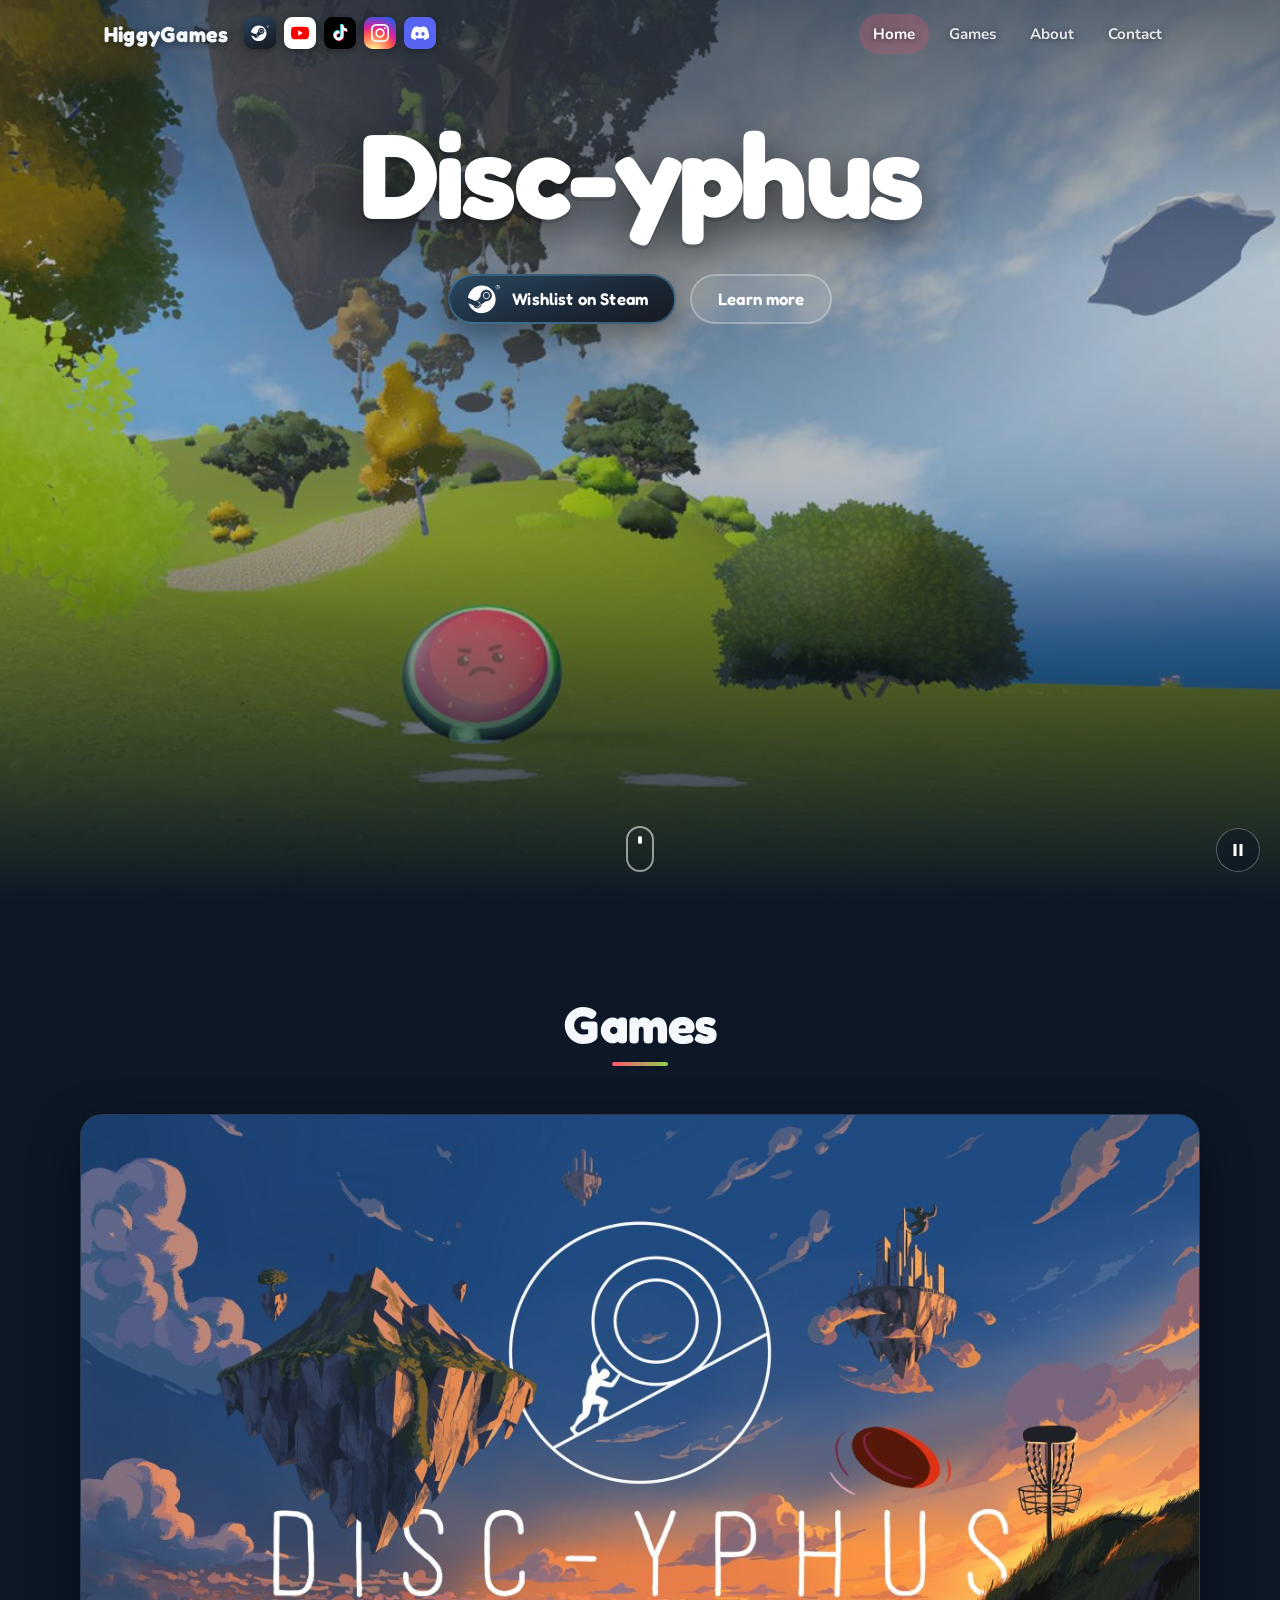
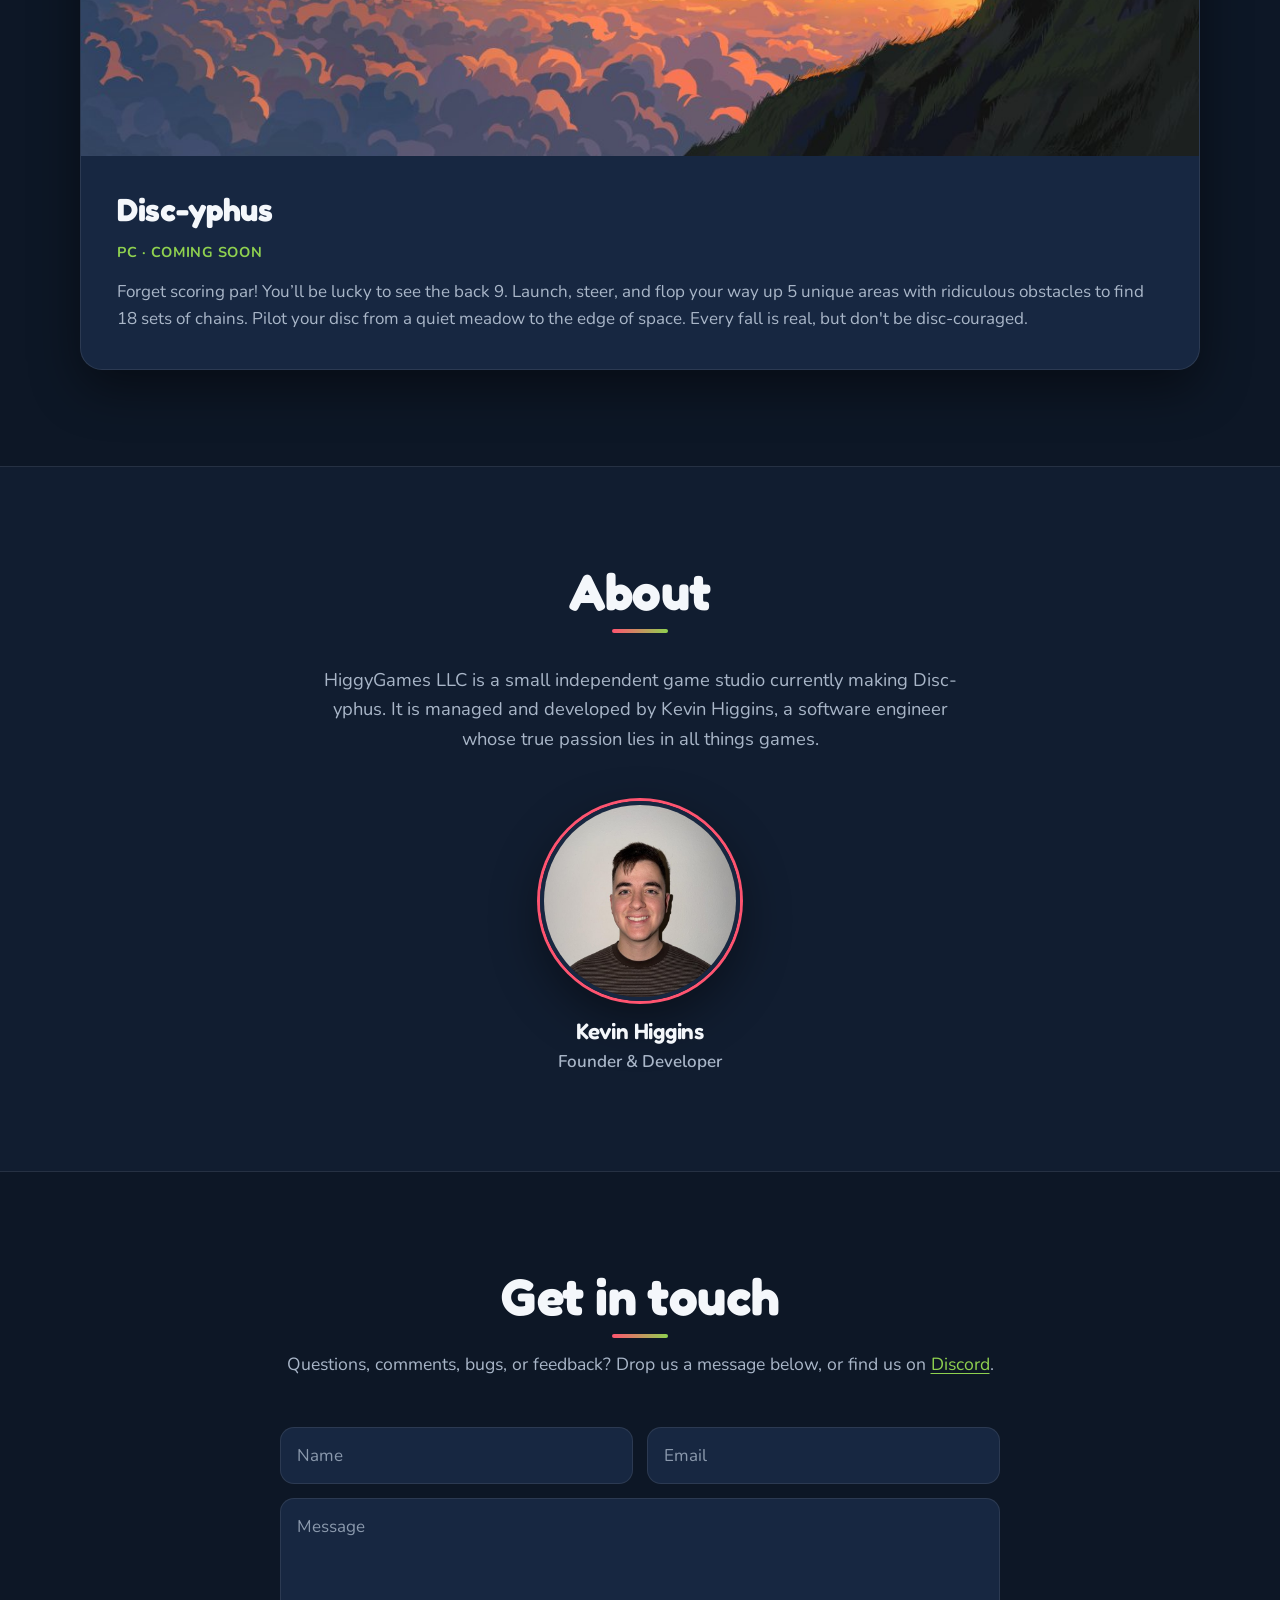
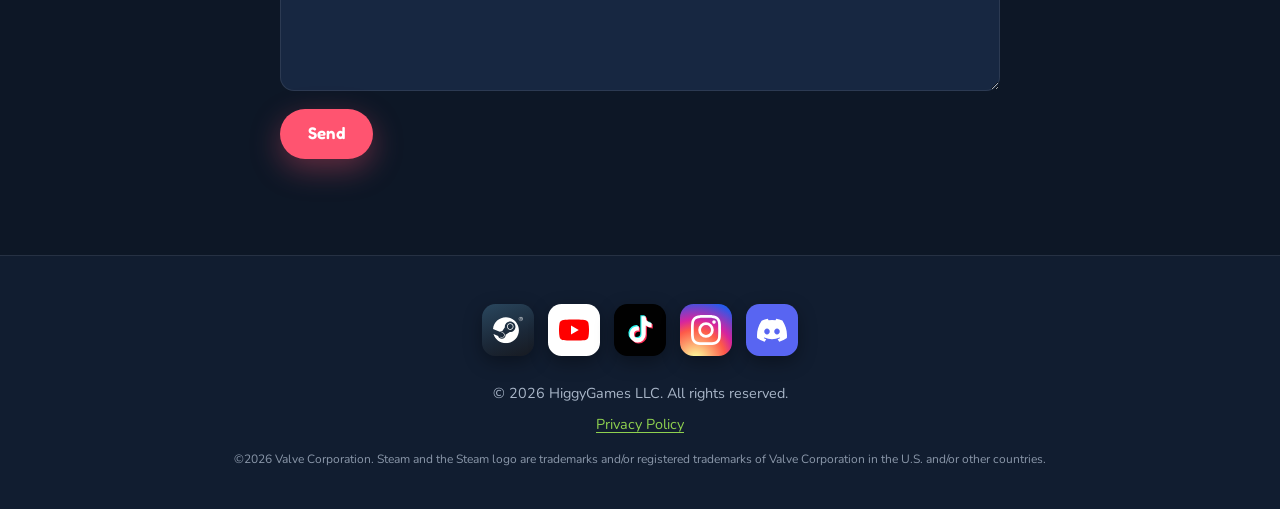
==== commit 05b9602e: "Link Steam buttons to the live Disc-yphus store page" ====
--- a/index.html
+++ b/index.html
@@ -65,8 +65,7 @@
 			<div class="hero__content reveal">
 				<h1 class="hero__title">Disc-yphus</h1>
 				<div class="hero__actions">
-					<!-- EDIT ME: replace "#" with your Steam store page URL -->
-					<a class="btn btn--steam" href="#" data-external>
+					<a class="btn btn--steam" href="https://store.steampowered.com/app/5147760/Discyphus/" data-external>
 						<img src="assets/images/steam-logo.svg" alt="">
 						Wishlist on Steam
 					</a>
@@ -92,8 +91,7 @@
 				</header>
 
 				<div class="games">
-					<!-- EDIT ME: replace "#" with your Steam store page URL. The whole card links there. -->
-					<a class="game reveal" href="#" data-external>
+					<a class="game reveal" href="https://store.steampowered.com/app/5147760/Discyphus/" data-external>
 						<div class="game__media">
 							<img src="assets/images/disc-yphus.jpg" alt="Disc-yphus key art: the Disc-yphus logo over floating islands at sunset, with a disc flying toward a basket." width="1232" height="706" loading="lazy">
 						</div>
@@ -167,7 +165,7 @@
 	<footer class="footer">
 		<div class="footer__inner">
 			<ul class="socials" aria-label="Social media">
-				<li><a href="#" data-external data-brand="steam" aria-label="Steam" title="Steam">
+				<li><a href="https://store.steampowered.com/app/5147760/Discyphus/" data-external data-brand="steam" aria-label="Steam" title="Steam">
 					<img src="assets/images/steam-logo.svg" alt="">
 				</a></li>
 				<li><a href="https://www.youtube.com/@HiggyGamesLLC" data-external data-brand="youtube" aria-label="YouTube" title="YouTube">
